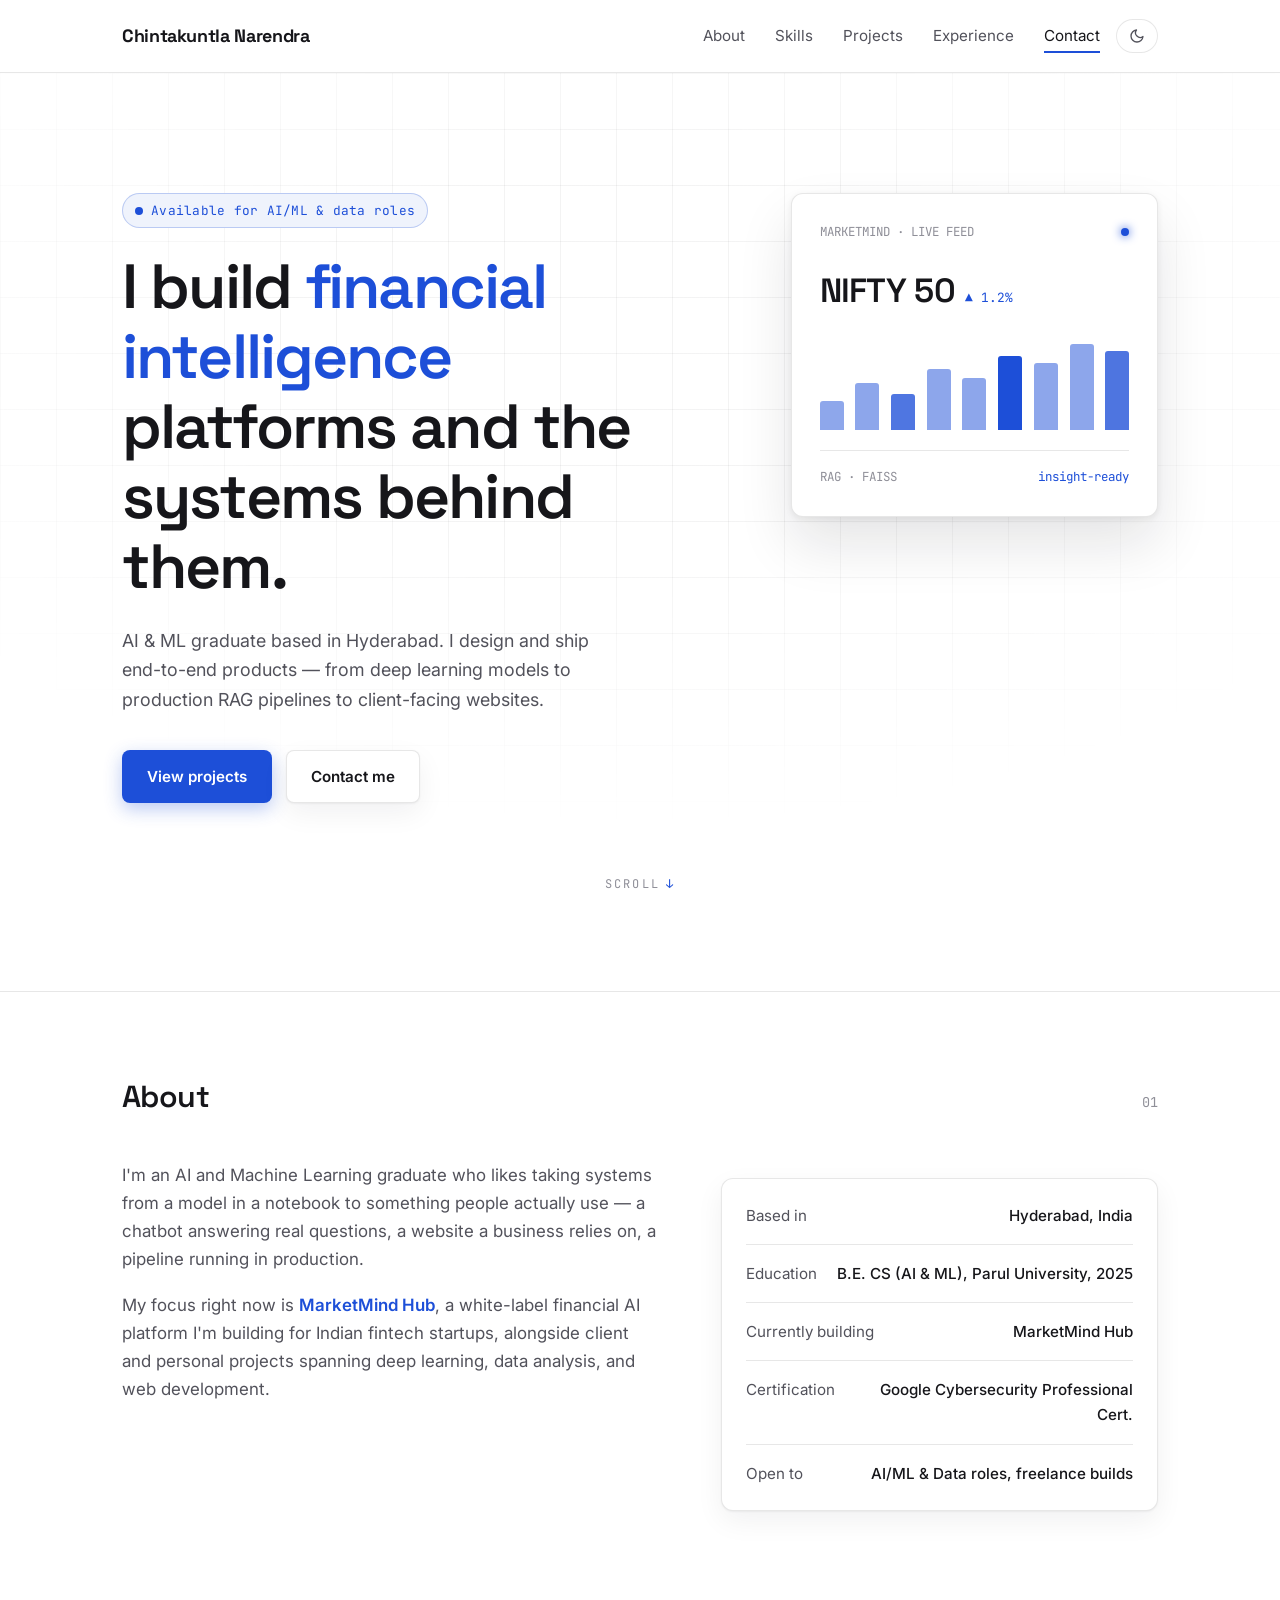
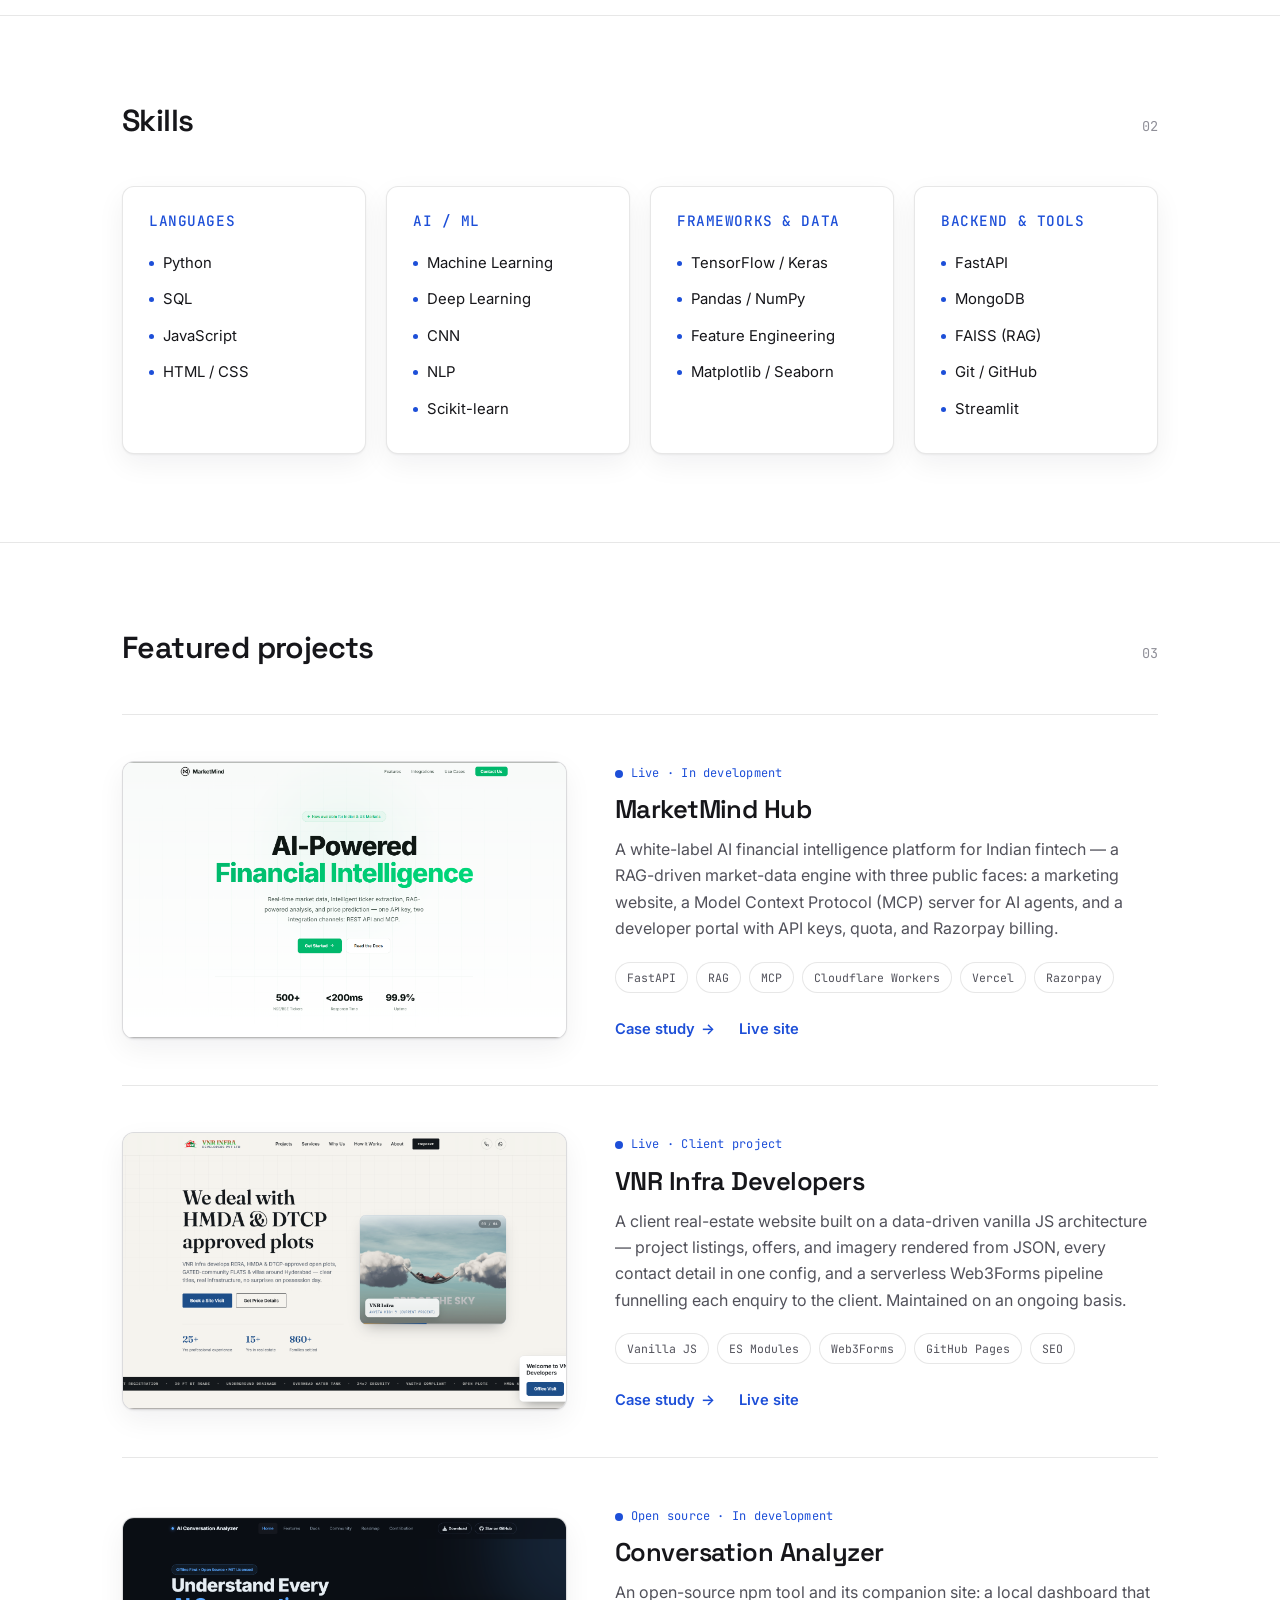
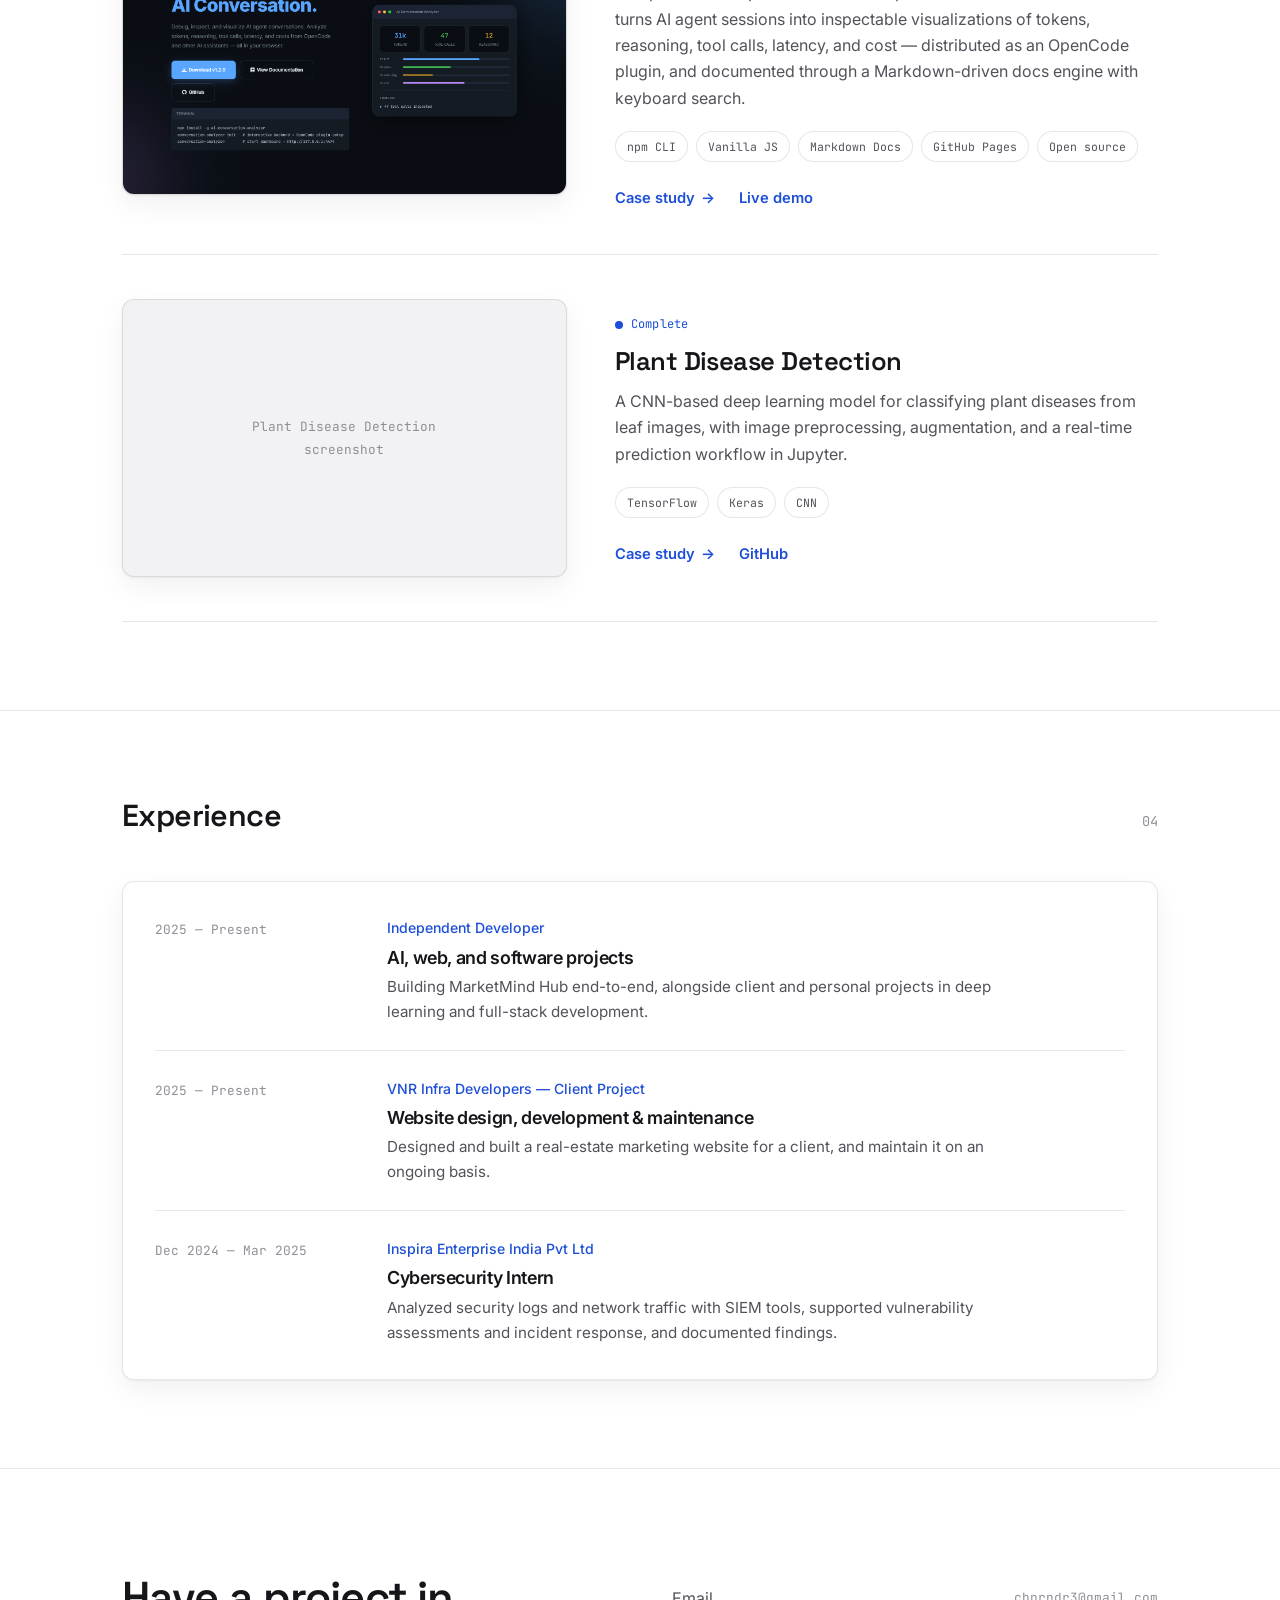
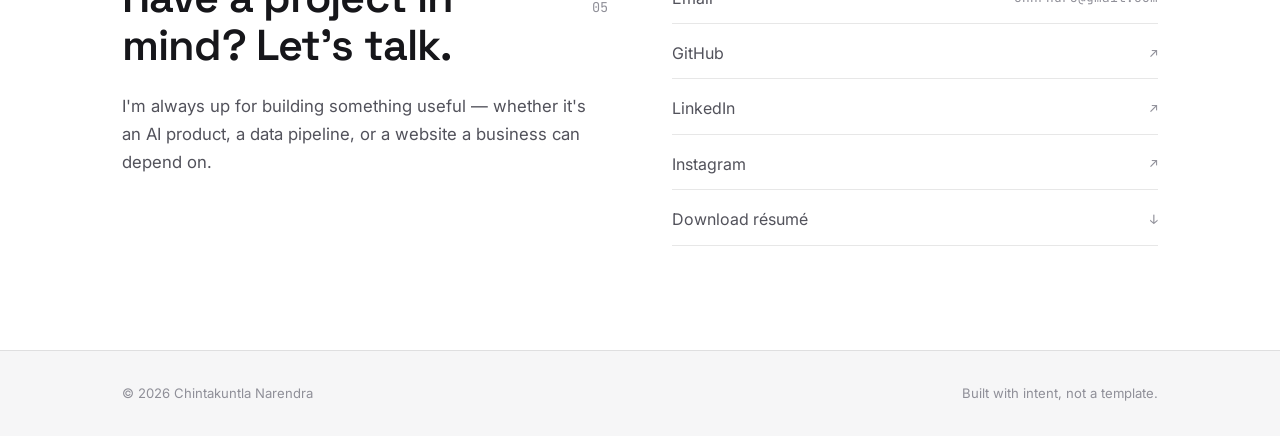
==== index.html @ acd57f18 "Initial commit" ====
<!DOCTYPE html>
<html lang="en">
<head>
<meta charset="UTF-8" />
<meta name="viewport" content="width=device-width, initial-scale=1.0" />
<title>Chintakuntla Narendra — AI/ML Engineer &amp; Developer</title>
<meta name="description" content="Portfolio of Chintakuntla Narendra — AI/ML engineer building financial intelligence platforms, deep learning systems, and client web products." />
<link rel="preconnect" href="https://fonts.googleapis.com">
<link href="https://fonts.googleapis.com/css2?family=Space+Grotesk:wght@400;500;600&family=Inter:wght@400;500;600&family=JetBrains+Mono:wght@400;500&display=swap" rel="stylesheet">
<link rel="stylesheet" href="css/style.css" />
<script>
  // Apply theme before paint to avoid flash
  (function () {
    try {
      var stored = localStorage.getItem("theme");
      var dark = stored ? stored === "dark" : window.matchMedia("(prefers-color-scheme: dark)").matches;
      if (dark) document.documentElement.setAttribute("data-theme", "dark");
    } catch (e) {}
  })();
</script>
</head>
<body>

<header class="site-header">
  <div class="wrap">
    <a href="#top" class="name">Chintakuntla Narendra</a>
    <nav>
      <span class="nav-links">
        <a href="#about">About</a>
        <a href="#skills">Skills</a>
        <a href="#projects">Projects</a>
        <a href="#experience">Experience</a>
        <a href="#contact">Contact</a>
      </span>
      <button class="theme-toggle" id="themeToggle" aria-label="Toggle color theme">
        <span class="icon icon-moon">
          <svg width="16" height="16" viewBox="0 0 24 24" fill="none" stroke="currentColor" stroke-width="2" stroke-linecap="round" stroke-linejoin="round"><path d="M21 12.79A9 9 0 1 1 11.21 3 7 7 0 0 0 21 12.79z"/></svg>
        </span>
        <span class="icon icon-sun">
          <svg width="16" height="16" viewBox="0 0 24 24" fill="none" stroke="currentColor" stroke-width="2" stroke-linecap="round" stroke-linejoin="round"><circle cx="12" cy="12" r="5"/><line x1="12" y1="1" x2="12" y2="3"/><line x1="12" y1="21" x2="12" y2="23"/><line x1="4.22" y1="4.22" x2="5.64" y2="5.64"/><line x1="18.36" y1="18.36" x2="19.78" y2="19.78"/><line x1="1" y1="12" x2="3" y2="12"/><line x1="21" y1="12" x2="23" y2="12"/><line x1="4.22" y1="19.78" x2="5.64" y2="18.36"/><line x1="18.36" y1="5.64" x2="19.78" y2="4.22"/></svg>
        </span>
      </button>
    </nav>
  </div>
</header>

<main id="top">

  <section class="hero">
    <div class="wrap hero-inner">
      <div class="reveal">
        <span class="badge"><span class="dot"></span>Available for AI/ML &amp; data roles</span>
        <h1>I build <em>financial intelligence</em> platforms and the systems behind them.</h1>
        <p class="lede">AI &amp; ML graduate based in Hyderabad. I design and ship end-to-end products — from deep learning models to production RAG pipelines to client-facing websites.</p>
        <div class="cta-row">
          <a href="#projects" class="btn btn-primary">View projects</a>
          <a href="#contact" class="btn btn-ghost">Contact me</a>
        </div>
      </div>

      <div class="hero-panel reveal">
        <div class="panel-head">
          <span>MARKETMIND · LIVE FEED</span>
          <span class="led"></span>
        </div>
        <div class="panel-stat">
          <span class="num">NIFTY 50</span>
          <span class="delta">▲ 1.2%</span>
        </div>
        <div class="mini-bars" aria-hidden="true">
          <span></span><span></span><span></span><span></span><span></span><span></span><span></span><span></span><span></span>
        </div>
        <div class="panel-foot">
          <span>RAG · FAISS</span>
          <span class="accent">insight-ready</span>
        </div>
      </div>
    </div>
    <div class="scroll-cue">Scroll<span class="arrow">↓</span></div>
  </section>

  <hr class="hairline" />

  <section id="about">
    <div class="wrap">
      <div class="section-head reveal">
        <h2 class="eyebrow">About</h2>
        <span class="index">01</span>
      </div>
      <div class="about-grid">
        <div class="body reveal">
          <p>I'm an AI and Machine Learning graduate who likes taking systems from a model in a notebook to something people actually use — a chatbot answering real questions, a website a business relies on, a pipeline running in production.</p>
          <p>My focus right now is <strong>MarketMind Hub</strong>, a white-label financial AI platform I'm building for Indian fintech startups, alongside client and personal projects spanning deep learning, data analysis, and web development.</p>
        </div>
        <ul class="fact-card reveal">
          <li><span class="k">Based in</span><span class="v">Hyderabad, India</span></li>
          <li><span class="k">Education</span><span class="v">B.E. CS (AI &amp; ML), Parul University, 2025</span></li>
          <li><span class="k">Currently building</span><span class="v">MarketMind Hub</span></li>
          <li><span class="k">Certification</span><span class="v">Google Cybersecurity Professional Cert.</span></li>
          <li><span class="k">Open to</span><span class="v">AI/ML &amp; Data roles, freelance builds</span></li>
        </ul>
      </div>
    </div>
  </section>

  <hr class="hairline" />

  <section id="skills">
    <div class="wrap">
      <div class="section-head reveal">
        <h2 class="eyebrow">Skills</h2>
        <span class="index">02</span>
      </div>
      <div class="skills-grid">
        <div class="skill-group reveal">
          <h3>Languages</h3>
          <ul><li>Python</li><li>SQL</li><li>JavaScript</li><li>HTML / CSS</li></ul>
        </div>
        <div class="skill-group reveal">
          <h3>AI / ML</h3>
          <ul><li>Machine Learning</li><li>Deep Learning</li><li>CNN</li><li>NLP</li><li>Scikit-learn</li></ul>
        </div>
        <div class="skill-group reveal">
          <h3>Frameworks &amp; Data</h3>
          <ul><li>TensorFlow / Keras</li><li>Pandas / NumPy</li><li>Feature Engineering</li><li>Matplotlib / Seaborn</li></ul>
        </div>
        <div class="skill-group reveal">
          <h3>Backend &amp; Tools</h3>
          <ul><li>FastAPI</li><li>MongoDB</li><li>FAISS (RAG)</li><li>Git / GitHub</li><li>Streamlit</li></ul>
        </div>
      </div>
    </div>
  </section>

  <hr class="hairline" />

  <section id="projects">
    <div class="wrap">
      <div class="section-head reveal">
        <h2 class="eyebrow">Featured projects</h2>
        <span class="index">03</span>
      </div>

      <div class="project-row reveal">
        <div class="project-media"><img src="assets/marketmind_website.png" alt="MarketMind Hub website screenshot" loading="lazy" width="800" height="500" /></div>
        <div class="project-meta">
          <span class="status">Live · In development</span>
          <h3>MarketMind Hub</h3>
          <p>A white-label AI financial intelligence platform for Indian fintech — a RAG-driven market-data engine with three public faces: a marketing website, a Model Context Protocol (MCP) server for AI agents, and a developer portal with API keys, quota, and Razorpay billing.</p>
          <div class="tag-list">
            <span class="tag">FastAPI</span><span class="tag">RAG</span><span class="tag">MCP</span><span class="tag">Cloudflare Workers</span><span class="tag">Vercel</span><span class="tag">Razorpay</span>
          </div>
          <div class="project-links">
            <a href="projects/marketmind/index.html">Case study <span class="arrow-expand">→</span></a>
            <a href="https://marketmind-hub.in/" target="_blank" rel="noopener">Live site</a>
          </div>
        </div>
      </div>

      <div class="project-row reveal">
        <div class="project-media"><img src="assets/vnr_infra_website.png" alt="VNR Infra Developers website screenshot" loading="lazy" width="800" height="500" /></div>
        <div class="project-meta">
          <span class="status">Live · Client project</span>
          <h3>VNR Infra Developers</h3>
          <p>A client real-estate website built on a data-driven vanilla JS architecture — project listings, offers, and imagery rendered from JSON, every contact detail in one config, and a serverless Web3Forms pipeline funnelling each enquiry to the client. Maintained on an ongoing basis.</p>
          <div class="tag-list">
            <span class="tag">Vanilla JS</span><span class="tag">ES Modules</span><span class="tag">Web3Forms</span><span class="tag">GitHub Pages</span><span class="tag">SEO</span>
          </div>
          <div class="project-links">
            <a href="projects/vnr.html">Case study <span class="arrow-expand">→</span></a>
            <a href="https://vnrinfradevelopers.com/" target="_blank" rel="noopener">Live site</a>
          </div>
        </div>
      </div>

      <div class="project-row reveal">
        <div class="project-media"><img src="assets/conversation_analyzer_website.png" alt="Conversation Analyzer dashboard screenshot" loading="lazy" width="800" height="500" /></div>
        <div class="project-meta">
          <span class="status">Open source · In development</span>
          <h3>Conversation Analyzer</h3>
          <p>An open-source npm tool and its companion site: a local dashboard that turns AI agent sessions into inspectable visualizations of tokens, reasoning, tool calls, latency, and cost — distributed as an OpenCode plugin, and documented through a Markdown-driven docs engine with keyboard search.</p>
          <div class="tag-list">
            <span class="tag">npm CLI</span><span class="tag">Vanilla JS</span><span class="tag">Markdown Docs</span><span class="tag">GitHub Pages</span><span class="tag">Open source</span>
          </div>
          <div class="project-links">
            <a href="projects/conversation-analyzer.html">Case study <span class="arrow-expand">→</span></a>
            <a href="https://conversation-analyzer.github.io/" target="_blank" rel="noopener">Live demo</a>
          </div>
        </div>
      </div>

      <div class="project-row reveal">
        <div class="project-media"><div class="placeholder">Plant Disease Detection<br/>screenshot</div></div>
        <div class="project-meta">
          <span class="status">Complete</span>
          <h3>Plant Disease Detection</h3>
          <p>A CNN-based deep learning model for classifying plant diseases from leaf images, with image preprocessing, augmentation, and a real-time prediction workflow in Jupyter.</p>
          <div class="tag-list">
            <span class="tag">TensorFlow</span><span class="tag">Keras</span><span class="tag">CNN</span>
          </div>
          <div class="project-links">
            <a href="projects/plant-disease.html">Case study <span class="arrow-expand">→</span></a>
            <a href="https://github.com/NarriGoud/" target="_blank" rel="noopener">GitHub</a>
          </div>
        </div>
      </div>

    </div>
  </section>

  <hr class="hairline" />

  <section id="experience">
    <div class="wrap">
      <div class="section-head reveal">
        <h2 class="eyebrow">Experience</h2>
        <span class="index">04</span>
      </div>

      <div class="exp-list reveal">
        <div class="exp-item">
          <div class="when">2025 — Present</div>
          <div>
            <span class="org">Independent Developer</span>
            <h3>AI, web, and software projects</h3>
            <p>Building MarketMind Hub end-to-end, alongside client and personal projects in deep learning and full-stack development.</p>
          </div>
        </div>

        <div class="exp-item">
          <div class="when">2025 — Present</div>
          <div>
            <span class="org">VNR Infra Developers — Client Project</span>
            <h3>Website design, development &amp; maintenance</h3>
            <p>Designed and built a real-estate marketing website for a client, and maintain it on an ongoing basis.</p>
          </div>
        </div>

        <div class="exp-item">
          <div class="when">Dec 2024 — Mar 2025</div>
          <div>
            <span class="org">Inspira Enterprise India Pvt Ltd</span>
            <h3>Cybersecurity Intern</h3>
            <p>Analyzed security logs and network traffic with SIEM tools, supported vulnerability assessments and incident response, and documented findings.</p>
          </div>
        </div>
      </div>
    </div>
  </section>

  <section id="contact" class="contact">
    <div class="wrap">
      <div class="reveal">
        <div class="section-head" style="margin-bottom:24px;">
          <h2>Have a project in mind? Let's talk.</h2>
          <span class="index">05</span>
        </div>
        <p class="sub">I'm always up for building something useful — whether it's an AI product, a data pipeline, or a website a business can depend on.</p>
      </div>
      <div class="contact-links reveal">
        <a href="mailto:chnrndr3@gmail.com">Email <span class="ext">chnrndr3@gmail.com</span></a>
        <a href="https://github.com/NarriGoud/" target="_blank" rel="noopener">GitHub <span class="ext">↗</span></a>
        <a href="https://www.linkedin.com/in/chintakuntla-narendra" target="_blank" rel="noopener">LinkedIn <span class="ext">↗</span></a>
        <a href="https://www.instagram.com/narri___goud/" target="_blank" rel="noopener">Instagram <span class="ext">↗</span></a>
        <a href="assets/ChintakuntlaNarendra.pdf" target="_blank" rel="noopener">Download résumé <span class="ext">↓</span></a>
      </div>
    </div>
  </section>

</main>

<footer class="site-footer">
  <div class="wrap">
    <span>© <span id="year"></span> Chintakuntla Narendra</span>
    <span>Built with intent, not a template.</span>
  </div>
</footer>

<script src="js/main.js"></script>
</body>
</html>
---- css/style.css ----
/* ============================================
   Design tokens — Monochrome / Concept
   ============================================ */
:root {
  /* Light theme (default) */
  --bg: #ffffff;
  --bg-soft: #f6f6f7;
  --surface: #ffffff;
  --surface-2: #f2f2f4;
  --text: #16161a;
  --text-soft: #52525b;
  --text-faint: #8f8f98;
  --accent: #1d4fd8;
  --ring: rgba(29, 79, 216, 0.35);
  --hairline: rgba(22, 22, 26, 0.1);
  --shadow: 0 1px 2px rgba(22, 22, 26, 0.05), 0 10px 28px rgba(22, 22, 26, 0.06);
  --shadow-lg: 0 2px 6px rgba(22, 22, 26, 0.07), 0 28px 56px rgba(22, 22, 26, 0.11);
  --grid-line: rgba(22, 22, 26, 0.05);

  --display: "Space Grotesk", -apple-system, BlinkMacSystemFont, sans-serif;
  --sans: "Inter", -apple-system, BlinkMacSystemFont, sans-serif;
  --mono: "JetBrains Mono", ui-monospace, monospace;

  --content-width: 1100px;
  --radius: 12px;
  --radius-sm: 8px;
}

[data-theme="dark"] {
  --bg: #0c0c0f;
  --bg-soft: #141417;
  --surface: #16161a;
  --surface-2: #1d1d22;
  --text: #ececf1;
  --text-soft: #a1a1aa;
  --text-faint: #6f6f78;
  --accent: #6b93f2;
  --ring: rgba(107, 147, 242, 0.4);
  --hairline: rgba(236, 236, 241, 0.1);
  --shadow: 0 1px 2px rgba(0, 0, 0, 0.4), 0 10px 28px rgba(0, 0, 0, 0.4);
  --shadow-lg: 0 2px 6px rgba(0, 0, 0, 0.55), 0 28px 56px rgba(0, 0, 0, 0.55);
  --grid-line: rgba(236, 236, 241, 0.04);
}

/* Theme pre-hydration */
html {
  color-scheme: light;
}
html[data-theme="dark"] {
  color-scheme: dark;
}

@media (prefers-reduced-motion: reduce) {
  * { animation-duration: 0.01ms !important; transition-duration: 0.01ms !important; }
}

/* ============================================
   Base
   ============================================ */
* { box-sizing: border-box; }

html { scroll-behavior: smooth; scroll-padding-top: 84px; }

body {
  margin: 0;
  background: var(--bg);
  color: var(--text);
  font-family: var(--sans);
  font-size: 16px;
  line-height: 1.65;
  -webkit-font-smoothing: antialiased;
  transition: background 0.35s ease, color 0.35s ease;
}

a { color: inherit; text-decoration: none; }

a:focus-visible,
button:focus-visible {
  outline: 2px solid var(--accent);
  outline-offset: 3px;
  border-radius: 4px;
}

img { max-width: 100%; display: block; }

::selection { background: var(--accent); color: #fff; }

.wrap {
  max-width: var(--content-width);
  margin: 0 auto;
  padding: 0 32px;
}

h1, h2, h3 {
  font-family: var(--display);
  font-weight: 600;
  line-height: 1.12;
  margin: 0;
  color: var(--text);
  letter-spacing: -0.02em;
}

p { max-width: 64ch; color: var(--text-soft); }

.hairline {
  border: none;
  border-top: 1px solid var(--hairline);
  margin: 0;
}

/* ============================================
   Header
   ============================================ */
.site-header {
  position: sticky;
  top: 0;
  z-index: 30;
  background: color-mix(in srgb, var(--bg) 78%, transparent);
  backdrop-filter: blur(14px);
  -webkit-backdrop-filter: blur(14px);
  border-bottom: 1px solid var(--hairline);
}

.site-header .wrap {
  display: flex;
  align-items: center;
  justify-content: space-between;
  height: 72px;
  gap: 24px;
}

.site-header .name {
  font-family: var(--display);
  font-size: 1.12rem;
  font-weight: 700;
  color: var(--text);
  letter-spacing: -0.02em;
}

.site-header nav {
  display: flex;
  gap: 16px;
  align-items: center;
}

.site-header nav .nav-links {
  display: flex;
  gap: 30px;
  align-items: center;
}

.site-header nav a:not(.back-link) {
  color: var(--text-soft);
  font-size: 0.95rem;
  position: relative;
  padding: 4px 0;
}

.site-header nav a:not(.back-link)::after {
  content: "";
  position: absolute;
  left: 0;
  bottom: 0;
  height: 2px;
  width: 0;
  background: var(--accent);
  transition: width 0.25s ease;
}

.site-header nav a:not(.back-link):hover::after,
.site-header nav a.active::after {
  width: 100%;
}

.site-header nav a:hover,
.site-header nav a.active { color: var(--text); }

/* Theme toggle */
.theme-toggle {
  display: inline-flex;
  align-items: center;
  gap: 8px;
  background: var(--surface);
  border: 1px solid var(--hairline);
  color: var(--text-soft);
  font-family: var(--sans);
  font-size: 0.85rem;
  padding: 8px 12px;
  border-radius: 999px;
  cursor: pointer;
  transition: border-color 0.2s, color 0.2s;
}

.theme-toggle:hover {
  border-color: var(--accent);
  color: var(--text);
}

.theme-toggle .icon { display: inline-flex; }

.theme-toggle .icon-sun { display: none; }
.theme-toggle .icon-moon { display: inline-flex; }

[data-theme="dark"] .theme-toggle .icon-sun { display: inline-flex; }
[data-theme="dark"] .theme-toggle .icon-moon { display: none; }

/* ============================================
   Hero
   ============================================ */
.hero {
  position: relative;
  padding: 120px 0 96px;
  overflow: hidden;
}

.hero::before {
  content: "";
  position: absolute;
  inset: 0;
  background-image:
    linear-gradient(var(--grid-line) 1px, transparent 1px),
    linear-gradient(90deg, var(--grid-line) 1px, transparent 1px);
  background-size: 56px 56px;
  pointer-events: none;
  -webkit-mask-image: radial-gradient(ellipse 90% 70% at 50% 30%, #000 30%, transparent 75%);
  mask-image: radial-gradient(ellipse 90% 70% at 50% 30%, #000 30%, transparent 75%);
}

.hero .wrap { position: relative; }

.hero-inner {
  display: grid;
  grid-template-columns: 1.25fr 0.75fr;
  gap: 56px;
  align-items: start;
}

.badge {
  display: inline-flex;
  align-items: center;
  gap: 8px;
  font-family: var(--mono);
  font-size: 0.8rem;
  color: var(--accent);
  background: color-mix(in srgb, var(--accent) 7%, var(--surface));
  border: 1px solid color-mix(in srgb, var(--accent) 25%, transparent);
  padding: 6px 12px;
  border-radius: 999px;
  margin-bottom: 24px;
  letter-spacing: 0.02em;
}

.badge .dot {
  width: 8px;
  height: 8px;
  border-radius: 50%;
  background: var(--accent);
  box-shadow: 0 0 0 0 color-mix(in srgb, var(--accent) 50%, transparent);
  animation: pulse 2.4s infinite;
}

@keyframes pulse {
  0% { box-shadow: 0 0 0 0 color-mix(in srgb, var(--accent) 50%, transparent); }
  70% { box-shadow: 0 0 0 8px transparent; }
  100% { box-shadow: 0 0 0 0 transparent; }
}

.hero h1 {
  font-size: clamp(2.4rem, 5vw, 3.9rem);
  max-width: 14ch;
  font-weight: 600;
  letter-spacing: -0.03em;
}

.hero h1 em { font-style: normal; color: var(--accent); }

.hero p.lede {
  margin-top: 24px;
  font-size: 1.12rem;
  color: var(--text-soft);
  max-width: 46ch;
}

.hero .cta-row {
  margin-top: 36px;
  display: flex;
  gap: 14px;
  flex-wrap: wrap;
}

.btn {
  display: inline-flex;
  align-items: center;
  gap: 8px;
  padding: 13px 24px;
  border-radius: var(--radius-sm);
  font-size: 0.95rem;
  font-family: var(--sans);
  font-weight: 600;
  border: 1px solid transparent;
  cursor: pointer;
  transition: transform 0.18s ease, box-shadow 0.18s ease, border-color 0.18s, background 0.18s;
}

.btn:hover { transform: translateY(-2px); }

.btn-primary {
  background: var(--accent);
  color: #fff;
  box-shadow: 0 6px 18px color-mix(in srgb, var(--accent) 30%, transparent);
}

.btn-primary:hover {
  background: color-mix(in srgb, var(--accent) 88%, #000);
  box-shadow: 0 10px 24px color-mix(in srgb, var(--accent) 38%, transparent);
}

.btn-ghost {
  border-color: var(--hairline);
  background: var(--surface);
  color: var(--text);
  box-shadow: var(--shadow);
}

.btn-ghost:hover { border-color: var(--accent); color: var(--accent); }

/* Hero graphic card */
.hero-panel {
  background: var(--surface);
  border: 1px solid var(--hairline);
  border-radius: var(--radius);
  padding: 28px;
  box-shadow: var(--shadow-lg);
  position: relative;
}

.hero-panel .panel-head {
  display: flex;
  align-items: center;
  justify-content: space-between;
  margin-bottom: 20px;
  font-family: var(--mono);
  font-size: 0.78rem;
  color: var(--text-faint);
}

.hero-panel .panel-head .led {
  width: 8px;
  height: 8px;
  border-radius: 50%;
  background: var(--accent);
  box-shadow: 0 0 10px var(--accent);
}

.panel-stat {
  display: flex;
  align-items: baseline;
  gap: 10px;
  margin-bottom: 22px;
}

.panel-stat .num {
  font-family: var(--display);
  font-size: 2.1rem;
  font-weight: 600;
  color: var(--text);
  letter-spacing: -0.02em;
}

.panel-stat .delta { font-family: var(--mono); font-size: 0.8rem; color: var(--accent); }

.mini-bars {
  display: flex;
  align-items: flex-end;
  gap: 12px;
  height: 90px;
}

.mini-bars span {
  flex: 1;
  border-radius: 3px 3px 0 0;
  background: var(--accent);
  opacity: 0.5;
  animation: grow 1.1s ease both;
  transform-origin: bottom;
}

.mini-bars span:nth-child(3n) { opacity: 0.78; }
.mini-bars span:nth-child(6n) { opacity: 1; }

@keyframes grow { from { transform: scaleY(0); } to { transform: scaleY(1); } }

.mini-bars span:nth-child(1) { height: 32%; animation-delay: 0.1s; }
.mini-bars span:nth-child(2) { height: 52%; animation-delay: 0.2s; }
.mini-bars span:nth-child(3) { height: 40%; animation-delay: 0.3s; }
.mini-bars span:nth-child(4) { height: 68%; animation-delay: 0.4s; }
.mini-bars span:nth-child(5) { height: 58%; animation-delay: 0.5s; }
.mini-bars span:nth-child(6) { height: 82%; animation-delay: 0.6s; }
.mini-bars span:nth-child(7) { height: 74%; animation-delay: 0.7s; }
.mini-bars span:nth-child(8) { height: 96%; animation-delay: 0.8s; }
.mini-bars span:nth-child(9) { height: 88%; animation-delay: 0.9s; }

.hero-panel .panel-foot {
  margin-top: 20px;
  padding-top: 16px;
  border-top: 1px solid var(--hairline);
  font-family: var(--mono);
  font-size: 0.78rem;
  color: var(--text-faint);
  display: flex;
  justify-content: space-between;
}

.hero-panel .panel-foot .accent { color: var(--accent); }

/* ============================================
   Scroll cue
   ============================================ */
.scroll-cue {
  margin-top: 72px;
  display: flex;
  justify-content: center;
  font-family: var(--mono);
  font-size: 0.75rem;
  color: var(--text-faint);
  letter-spacing: 0.18em;
  text-transform: uppercase;
}

.scroll-cue .arrow {
  display: inline-block;
  margin-left: 6px;
  animation: bob 1.8s ease-in-out infinite;
  color: var(--accent);
}

@keyframes bob { 0%, 100% { transform: translateY(0); } 50% { transform: translateY(4px); } }

/* ============================================
   Section scaffolding
   ============================================ */
section { padding: 88px 0; }

.section-head {
  display: flex;
  justify-content: space-between;
  align-items: baseline;
  margin-bottom: 48px;
  gap: 24px;
}

.section-head .eyebrow {
  font-family: var(--display);
  font-weight: 600;
  font-size: 1.9rem;
  color: var(--text);
  letter-spacing: -0.02em;
}

.section-head .index {
  font-family: var(--mono);
  color: var(--text-faint);
  font-size: 0.85rem;
  white-space: nowrap;
}

/* ============================================
   About
   ============================================ */
.about-grid {
  display: grid;
  grid-template-columns: 1.1fr 0.9fr;
  gap: 64px;
  align-items: start;
}

.about-grid .body p { font-size: 1.06rem; margin: 0 0 18px; }

.about-grid .body p strong {
  color: var(--accent);
  font-weight: 600;
}

.fact-card {
  background: var(--surface);
  border: 1px solid var(--hairline);
  border-radius: var(--radius);
  box-shadow: var(--shadow);
  padding: 8px 24px;
}

.fact-card li {
  list-style: none;
  padding: 16px 0;
  border-bottom: 1px solid var(--hairline);
  display: flex;
  justify-content: space-between;
  gap: 16px;
  font-size: 0.95rem;
}

.fact-card li:last-child { border-bottom: none; }

.fact-card .k { color: var(--text-soft); flex-shrink: 0; }

.fact-card .v { color: var(--text); font-weight: 500; text-align: right; }

/* ============================================
   Skills
   ============================================ */
.skills-grid {
  display: grid;
  grid-template-columns: repeat(4, 1fr);
  gap: 20px;
}

.skill-group {
  background: var(--surface);
  border: 1px solid var(--hairline);
  border-radius: var(--radius);
  padding: 26px;
  box-shadow: var(--shadow);
  transition: transform 0.2s ease, box-shadow 0.2s ease, border-color 0.2s;
}

.skill-group:hover {
  transform: translateY(-4px);
  box-shadow: var(--shadow-lg);
  border-color: var(--accent);
}

.skill-group h3 {
  font-size: 0.9rem;
  font-family: var(--mono);
  font-weight: 500;
  color: var(--accent);
  margin-bottom: 16px;
  letter-spacing: 0.04em;
  text-transform: uppercase;
}

.skill-group ul { list-style: none; margin: 0; padding: 0; }

.skill-group li {
  display: flex;
  align-items: center;
  gap: 9px;
  font-size: 0.93rem;
  color: var(--text);
  padding: 6px 0;
}

.skill-group li::before {
  content: "";
  width: 5px;
  height: 5px;
  border-radius: 50%;
  background: var(--accent);
  flex-shrink: 0;
}

/* ============================================
   Projects
   ============================================ */
.project-row {
  display: grid;
  grid-template-columns: 0.9fr 1.1fr;
  gap: 48px;
  padding: 44px 0;
  border-top: 1px solid var(--hairline);
  align-items: center;
}

.project-row:last-child { border-bottom: 1px solid var(--hairline); }

.project-media {
  background: var(--surface-2);
  border: 1px solid var(--hairline);
  border-radius: var(--radius);
  aspect-ratio: 16 / 10;
  display: flex;
  align-items: center;
  justify-content: center;
  overflow: hidden;
  position: relative;
  box-shadow: var(--shadow);
}

.project-media img {
  width: 100%;
  height: 100%;
  object-fit: cover;
  object-position: top;
  display: block;
}

.project-media .placeholder {
  font-family: var(--mono);
  color: var(--text-faint);
  font-size: 0.8rem;
  text-align: center;
  padding: 24px;
  line-height: 1.8;
}

.project-meta .status {
  font-family: var(--mono);
  font-size: 0.75rem;
  color: var(--accent);
  margin-bottom: 12px;
  display: inline-flex;
  align-items: center;
  gap: 8px;
  letter-spacing: 0.02em;
}

.project-meta .status::before {
  content: "";
  width: 8px;
  height: 8px;
  border-radius: 50%;
  background: var(--accent);
}

.project-meta h3 {
  font-size: 1.6rem;
  margin-bottom: 12px;
}

.project-meta p { margin: 0 0 20px; font-size: 1rem; }

.tag-list {
  display: flex;
  flex-wrap: wrap;
  gap: 8px;
  margin-bottom: 22px;
}

.tag {
  font-family: var(--mono);
  font-size: 0.72rem;
  color: var(--text-soft);
  border: 1px solid var(--hairline);
  background: var(--surface);
  padding: 5px 11px;
  border-radius: 999px;
  transition: border-color 0.2s, color 0.2s;
}

.tag:hover { border-color: var(--accent); color: var(--accent); }

.project-links a {
  font-size: 0.92rem;
  color: var(--accent);
  font-weight: 600;
  margin-right: 20px;
  display: inline-flex;
  align-items: center;
  gap: 6px;
}

.project-links a:hover { color: var(--text); }

.project-links a .arrow-expand { transition: transform 0.2s; }
.project-links a:hover .arrow-expand { transform: translateX(3px); }

/* ============================================
   Experience
   ============================================ */
.exp-list {
  background: var(--surface);
  border: 1px solid var(--hairline);
  border-radius: var(--radius);
  box-shadow: var(--shadow);
  padding: 8px 32px;
}

.exp-item {
  display: grid;
  grid-template-columns: 200px 1fr;
  gap: 32px;
  padding: 26px 0;
  border-bottom: 1px solid var(--hairline);
}

.exp-item:last-child { border-bottom: none; }

.exp-item .when {
  font-family: var(--mono);
  color: var(--text-faint);
  font-size: 0.8rem;
  padding-top: 3px;
}

.exp-item h3 {
  font-size: 1.12rem;
  font-family: var(--sans);
  margin-bottom: 6px;
}

.exp-item .org {
  color: var(--accent);
  font-size: 0.88rem;
  margin-bottom: 8px;
  display: block;
  font-weight: 500;
}

.exp-item p { font-size: 0.95rem; margin: 0; }

/* ============================================
   Contact / CTA
   ============================================ */
.contact {
  text-align: left;
  position: relative;
  overflow: hidden;
  border-top: 1px solid var(--hairline);
  padding: 104px 0;
}

.contact .wrap {
  display: grid;
  grid-template-columns: 1fr 1fr;
  gap: 64px;
  align-items: start;
}

.contact .section-head h2 {
  font-size: clamp(1.9rem, 3.6vw, 2.7rem);
  max-width: 14ch;
}

.contact .sub {
  margin-top: 18px;
  font-size: 1.05rem;
  max-width: 44ch;
}

.contact-links {
  display: flex;
  flex-direction: column;
  gap: 4px;
}

.contact-links a {
  font-size: 1rem;
  color: var(--text-soft);
  padding: 12px 0;
  border-bottom: 1px solid var(--hairline);
  display: flex;
  justify-content: space-between;
  align-items: center;
  transition: color 0.2s, padding-left 0.2s;
}

.contact-links a:hover { color: var(--accent); padding-left: 8px; }

.contact-links a .ext { font-family: var(--mono); font-size: 0.8rem; color: var(--text-faint); }

/* ============================================
   Footer
   ============================================ */
.site-footer {
  border-top: 1px solid var(--hairline);
  padding: 32px 0;
  font-size: 0.82rem;
  color: var(--text-faint);
  background: var(--bg-soft);
}

.site-footer .wrap {
  display: flex;
  justify-content: space-between;
  align-items: center;
  gap: 16px;
  flex-wrap: wrap;
}

.site-footer a { color: var(--text-soft); }
.site-footer a:hover { color: var(--accent); }

/* ============================================
   Project detail pages
   ============================================ */
.detail-hero {
  padding: 84px 0 56px;
  border-bottom: 1px solid var(--hairline);
}

.detail-hero .status {
  font-family: var(--mono);
  color: var(--accent);
  font-size: 0.8rem;
  display: inline-flex;
  align-items: center;
  gap: 8px;
  margin-bottom: 20px;
}

.detail-hero .status::before {
  content: "";
  width: 8px;
  height: 8px;
  border-radius: 50%;
  background: var(--accent);
}

.detail-hero h1 {
  font-size: clamp(2.2rem, 4.5vw, 3.2rem);
  margin: 0 0 20px;
  max-width: 18ch;
  letter-spacing: -0.02em;
}

.detail-hero .lede { font-size: 1.15rem; max-width: 56ch; }

.detail-hero .tag-list { margin-top: 28px; margin-bottom: 28px; }

.detail-body { padding: 56px 0 88px; }

.detail-layout {
  display: grid;
  grid-template-columns: 240px 1fr;
  gap: 64px;
}

.detail-nav {
  position: sticky;
  top: 96px;
  align-self: start;
}

.detail-nav .label {
  font-family: var(--mono);
  font-size: 0.72rem;
  text-transform: uppercase;
  letter-spacing: 0.14em;
  color: var(--text-faint);
  margin-bottom: 16px;
}

.detail-nav a {
  display: block;
  color: var(--text-soft);
  font-size: 0.9rem;
  padding: 8px 0;
  border-left: 2px solid transparent;
  padding-left: 12px;
  transition: color 0.2s, border-color 0.2s;
}

.detail-nav a:hover { color: var(--text); }

.detail-nav a.active {
  color: var(--accent);
  border-left-color: var(--accent);
}

.detail-section { padding: 0 0 48px; }

.detail-section h2 {
  font-size: 1.4rem;
  margin-bottom: 16px;
}

.detail-section p { font-size: 1rem; }

.detail-section ul { color: var(--text-soft); padding-left: 4px; list-style: none; margin: 0; }

.detail-section ul li {
  padding: 10px 0 10px 22px;
  position: relative;
  margin: 0;
  border-bottom: 1px solid var(--hairline);
}

.detail-section ul li::before {
  content: "";
  position: absolute;
  left: 2px;
  top: 19px;
  width: 8px;
  height: 8px;
  border-radius: 50%;
  background: var(--accent);
}

.detail-section ul li:last-child { border-bottom: none; }

.back-link { color: var(--text-soft); font-size: 0.9rem; display: inline-flex; align-items: center; gap: 6px; }
.back-link:hover { color: var(--accent); }

.detail-hero .project-media { margin-top: 36px; }

.case-cards {
  display: grid;
  grid-template-columns: repeat(3, 1fr);
  gap: 16px;
  margin-top: 24px;
}

.case-card {
  background: var(--surface);
  border: 1px solid var(--hairline);
  border-radius: var(--radius);
  padding: 18px 20px;
  box-shadow: var(--shadow);
  transition: border-color 0.2s, transform 0.2s;
}

.case-card:hover { border-color: var(--accent); transform: translateY(-2px); }

.case-card .case-num {
  font-family: var(--mono);
  font-size: 0.72rem;
  color: var(--text-faint);
  text-transform: uppercase;
  letter-spacing: 0.14em;
  margin-bottom: 8px;
  display: block;
}

.case-card h3 { font-size: 1.05rem; margin: 0 0 8px; }

.case-card p { font-size: 0.92rem; margin: 0 0 14px; }

.case-card a {
  color: var(--accent);
  font-weight: 600;
  font-size: 0.92rem;
  display: inline-flex;
  align-items: center;
  gap: 6px;
}

.case-card a:hover { color: var(--text); }

/* ============================================
   Reveal animation (progressive enhancement)
   ============================================ */
.reveal {
  opacity: 0;
  transform: translateY(18px);
  transition: opacity 0.7s ease, transform 0.7s ease;
}

.reveal.in { opacity: 1; transform: none; }

@media (prefers-reduced-motion: reduce) {
  .reveal { opacity: 1; transform: none; transition: none; }
}

/* ============================================
   Responsive
   ============================================ */
@media (max-width: 900px) {
  .hero-inner { grid-template-columns: 1fr; gap: 48px; }
  .hero-panel { max-width: 480px; }
  .about-grid { grid-template-columns: 1fr; gap: 40px; }
  .skills-grid { grid-template-columns: repeat(2, 1fr); }
  .project-row { grid-template-columns: 1fr; gap: 28px; }
  .project-media { aspect-ratio: 16 / 9; }
  .exp-item { grid-template-columns: 1fr; gap: 8px; }
  .contact .wrap { grid-template-columns: 1fr; gap: 40px; }
  .detail-layout { grid-template-columns: 1fr; gap: 8px; }
  .detail-nav { position: static; display: flex; flex-wrap: wrap; gap: 12px; margin-bottom: 8px; }
  .detail-nav .label { width: 100%; margin-bottom: 0; }
  .detail-nav a { padding: 6px 10px; border-left: none; border-bottom: 2px solid transparent; }
  .detail-nav a.active { border-bottom-color: var(--accent); }
  .case-cards { grid-template-columns: 1fr; }
  .site-header nav .nav-links { display: none; }
}

@media (max-width: 560px) {
  .skills-grid { grid-template-columns: 1fr; }
  section { padding: 64px 0; }
  .wrap { padding: 0 20px; }
  .exp-item { grid-template-columns: 1fr; }
}
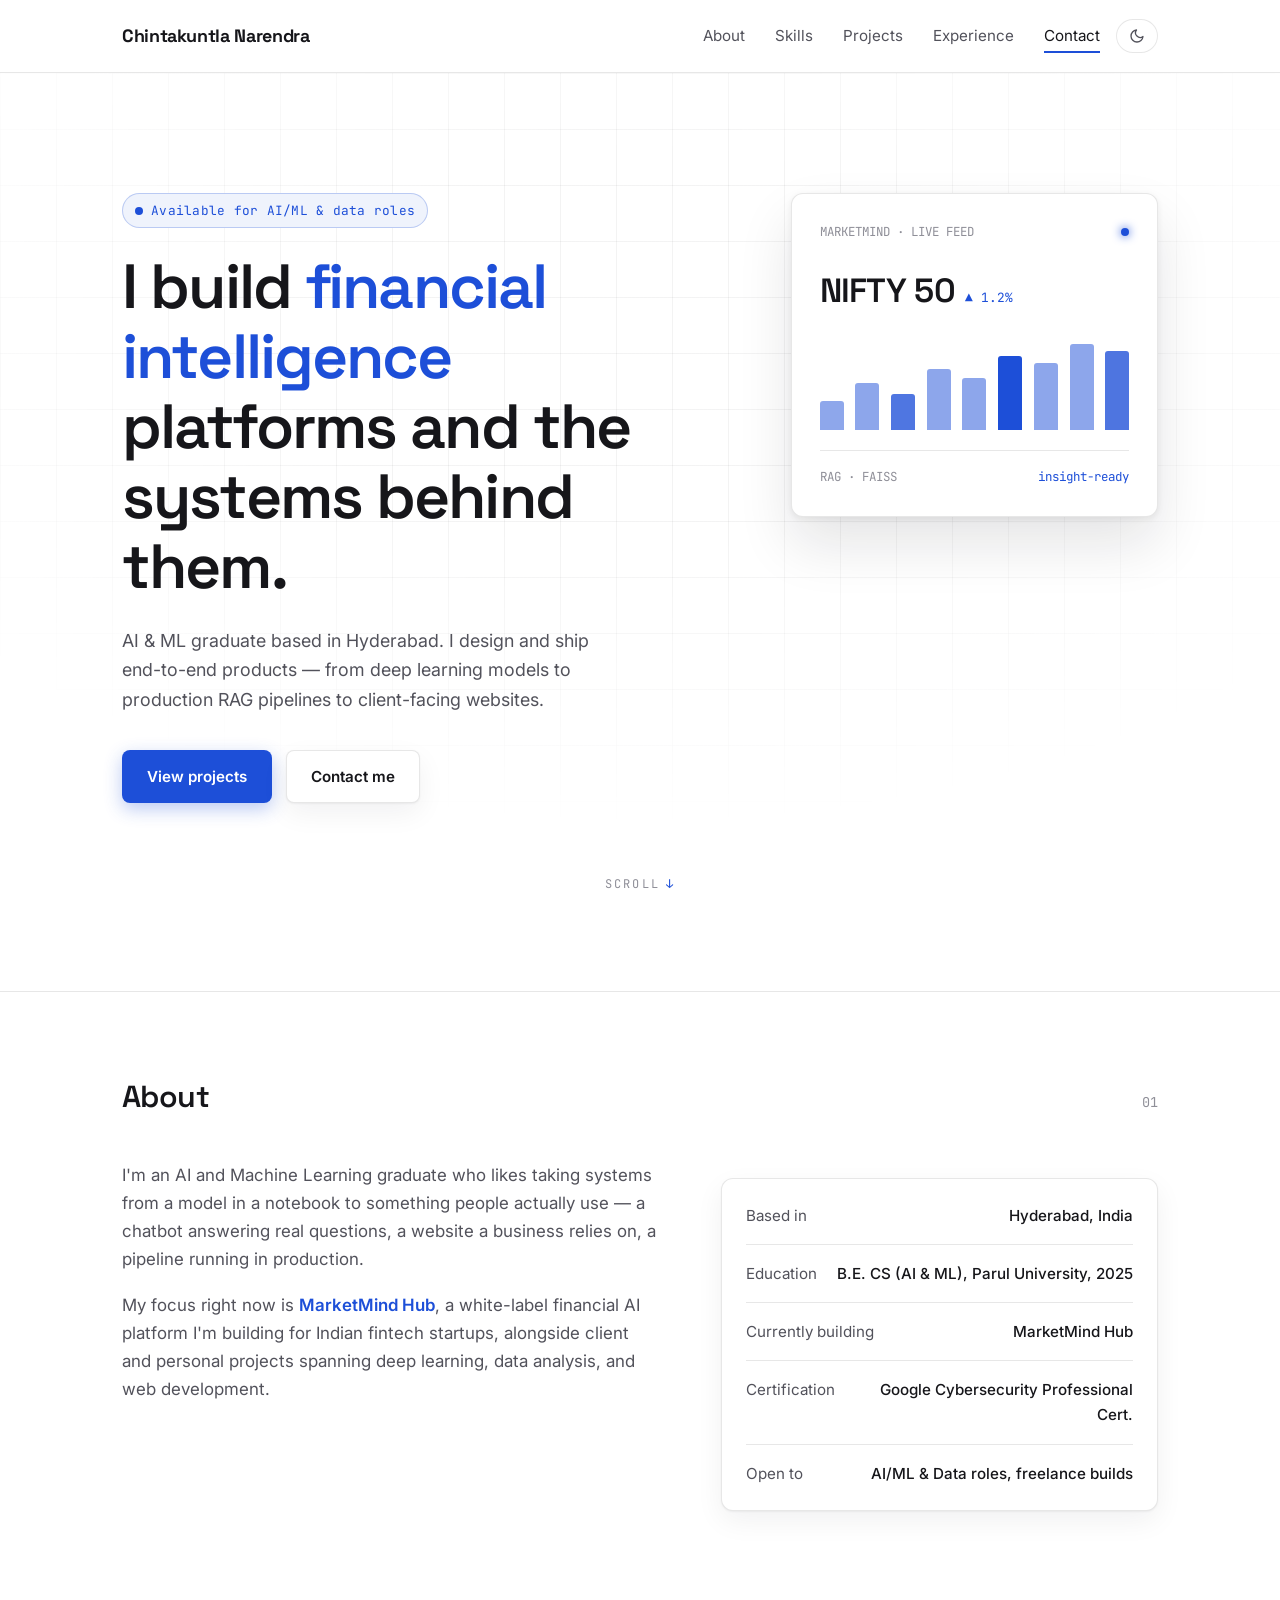
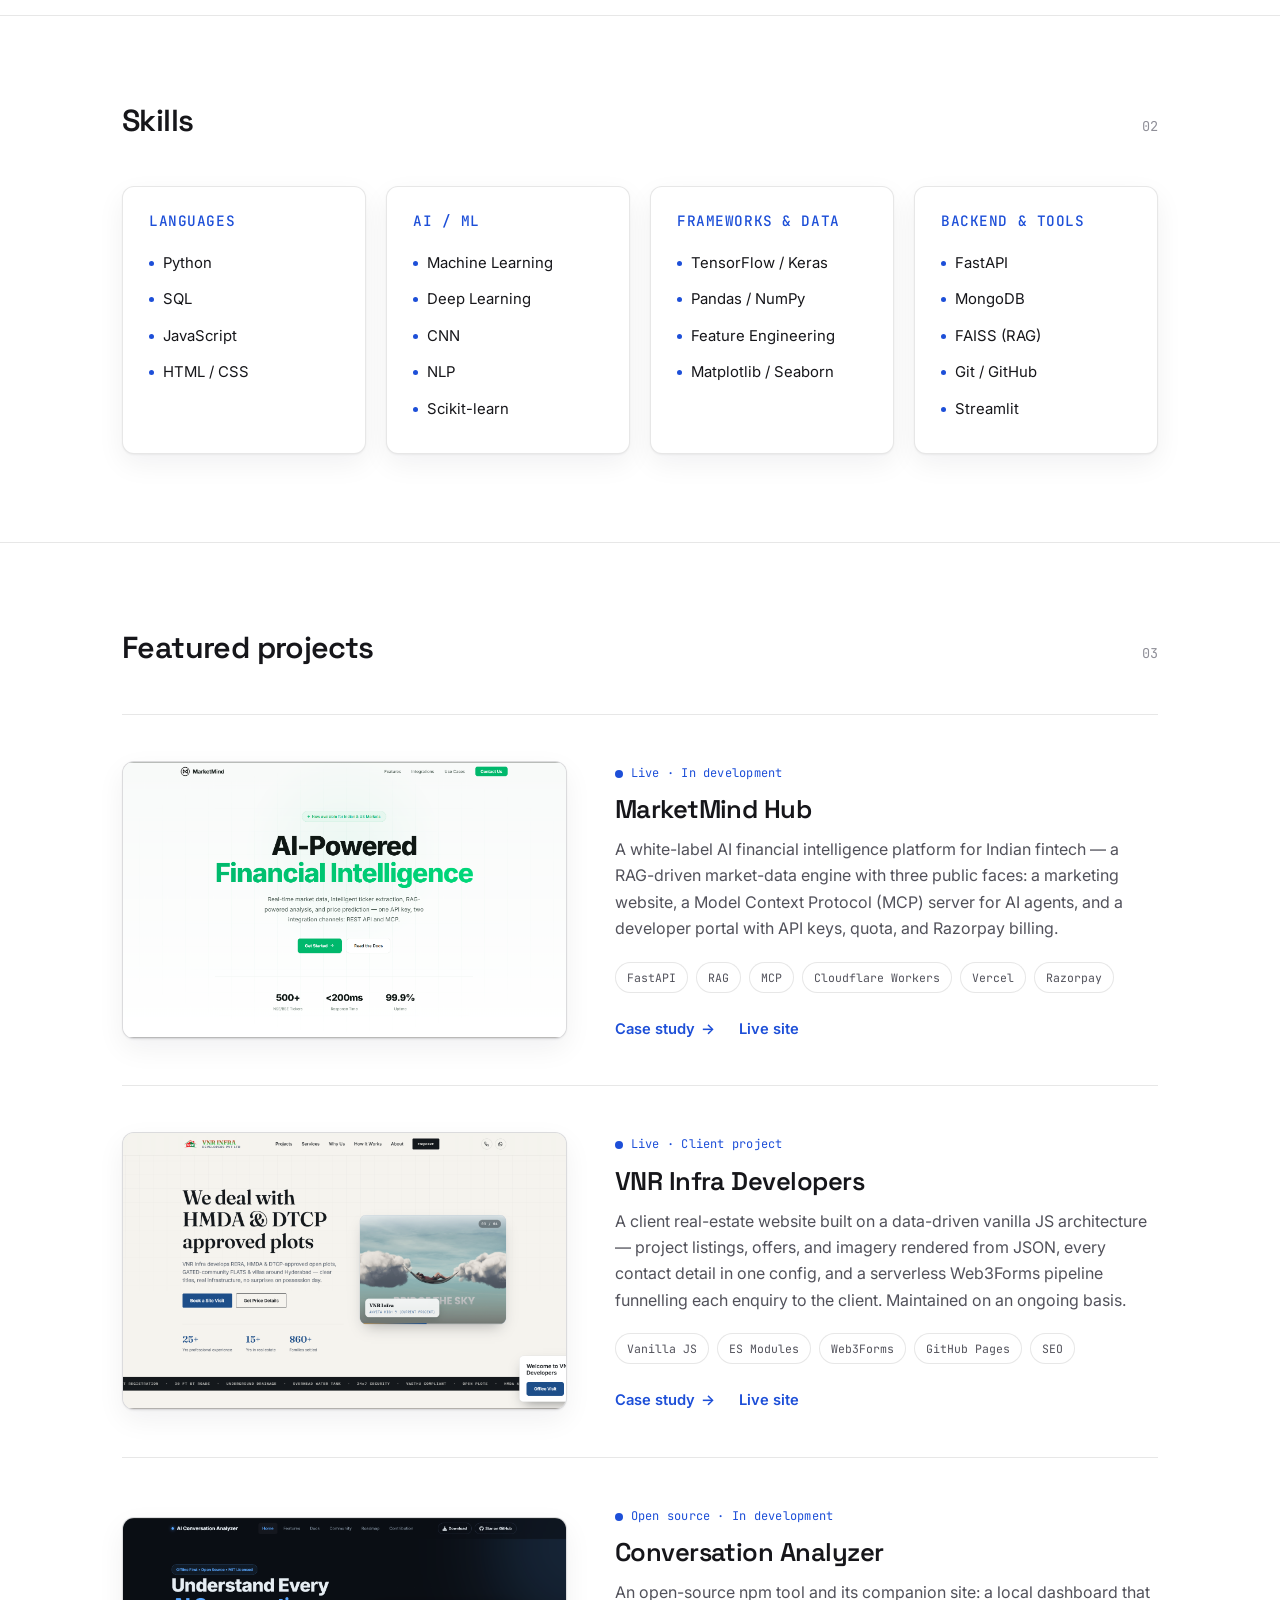
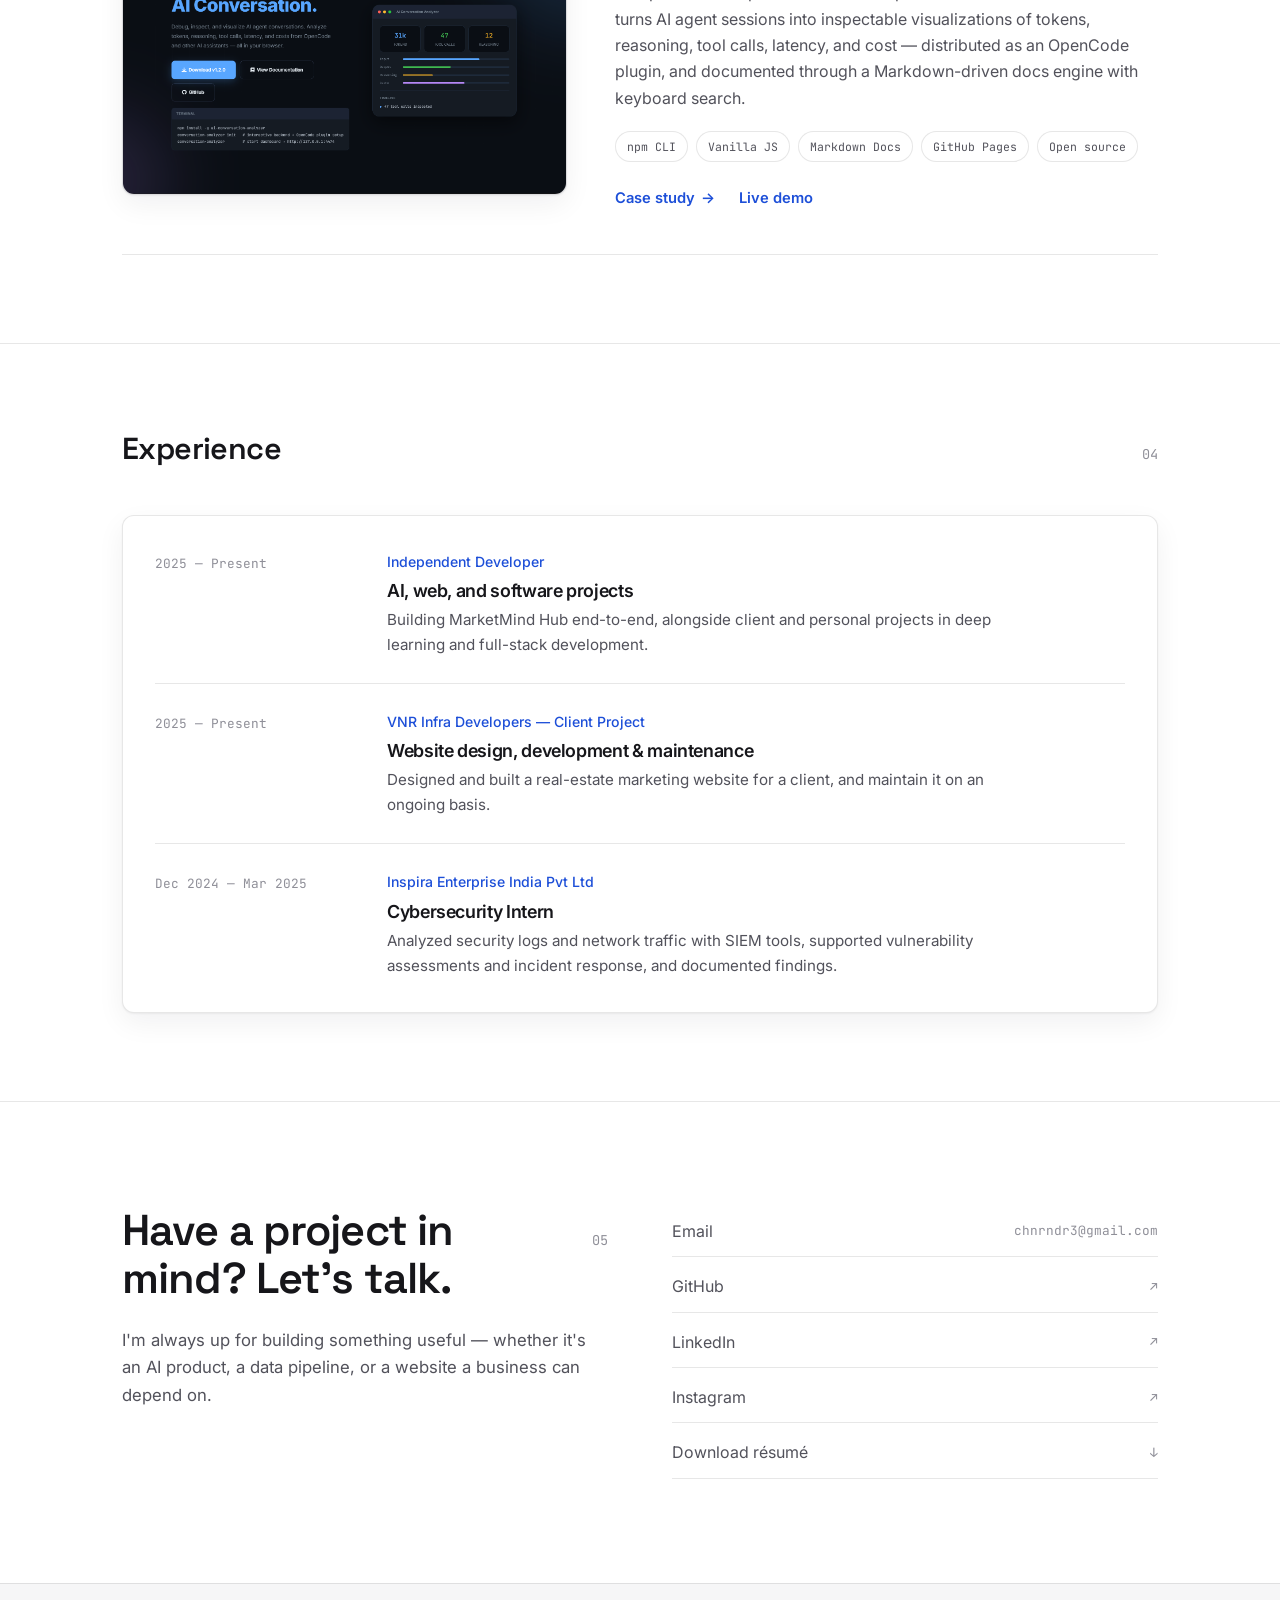
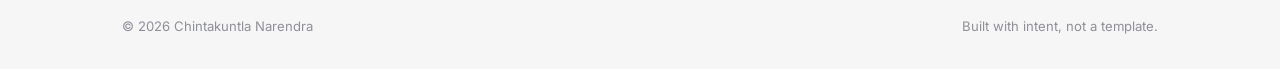
==== commit 39e5256e: "Initial commit" ====
--- a/index.html
+++ b/index.html
@@ -189,7 +189,7 @@
         </div>
       </div>
 
-      <div class="project-row reveal">
+      <!-- <div class="project-row reveal">
         <div class="project-media"><div class="placeholder">Plant Disease Detection<br/>screenshot</div></div>
         <div class="project-meta">
           <span class="status">Complete</span>
@@ -203,7 +203,7 @@
             <a href="https://github.com/NarriGoud/" target="_blank" rel="noopener">GitHub</a>
           </div>
         </div>
-      </div>
+      </div> -->
 
     </div>
   </section>
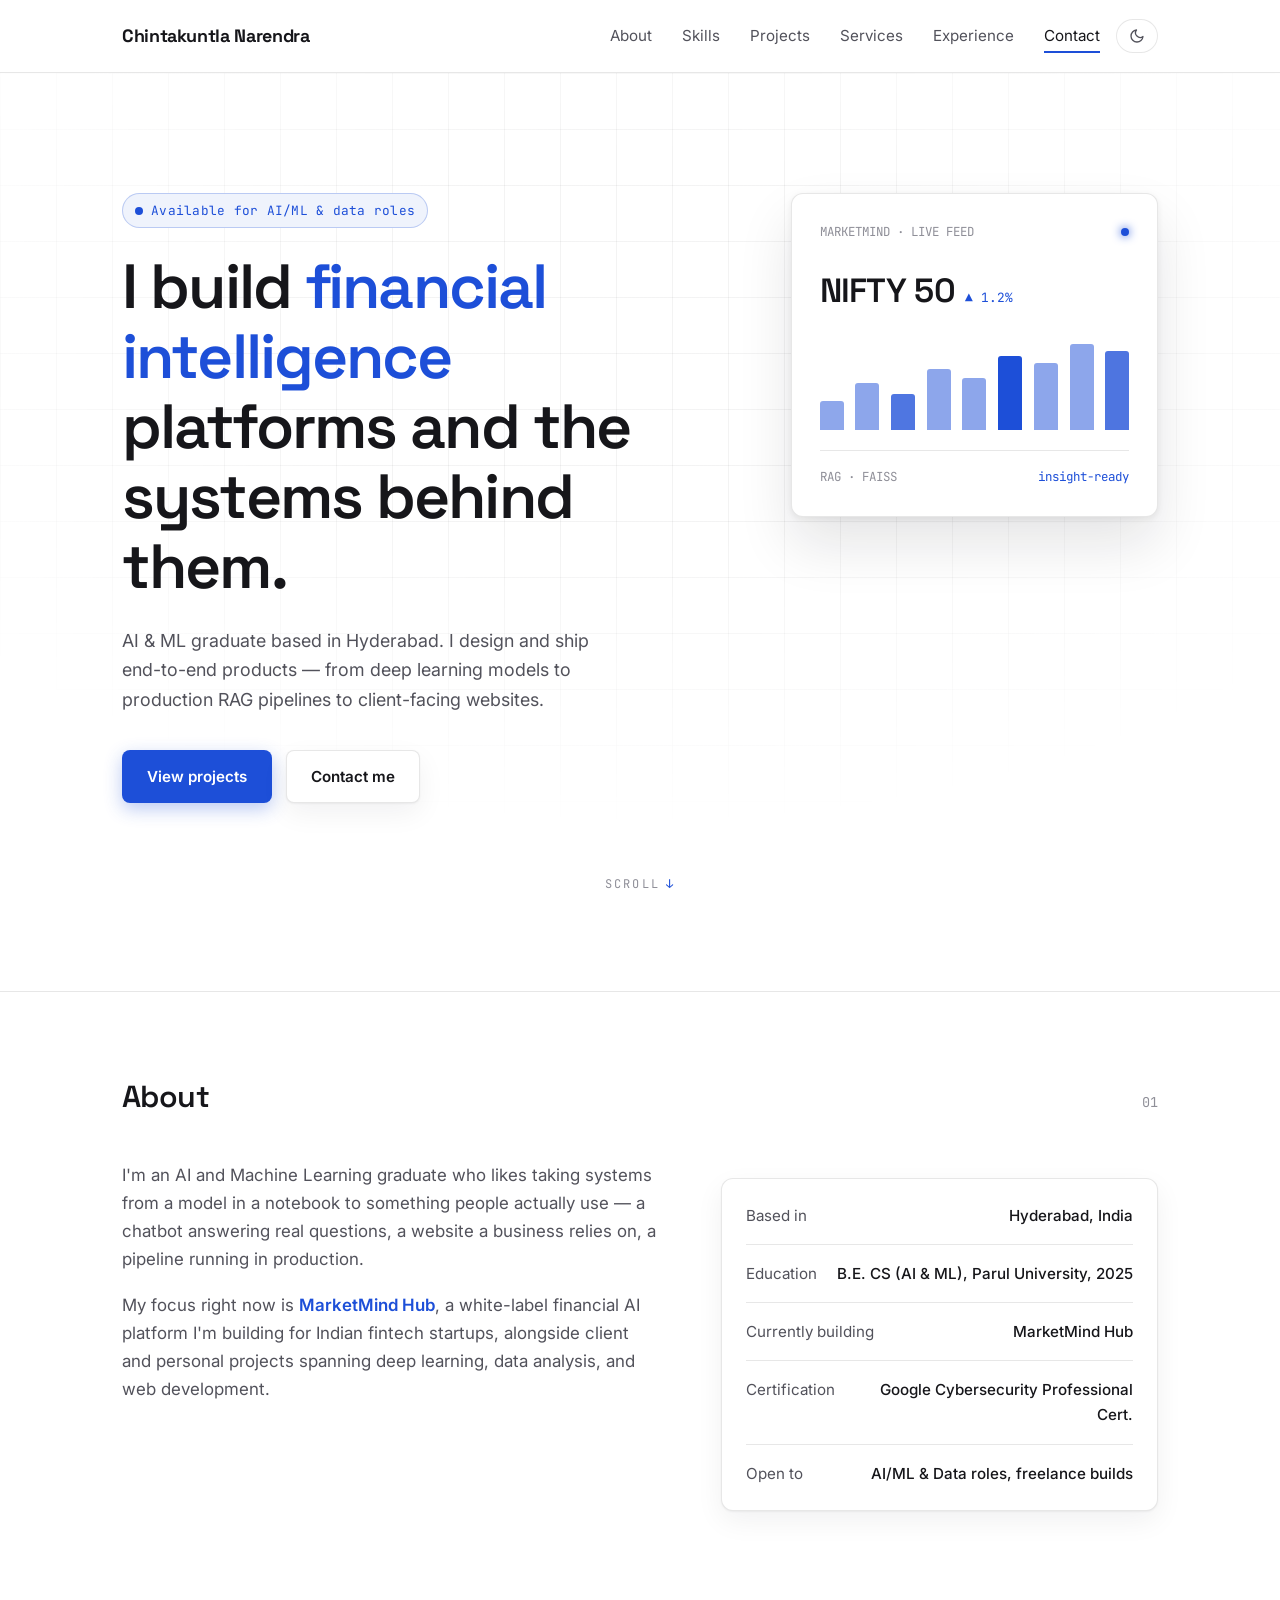
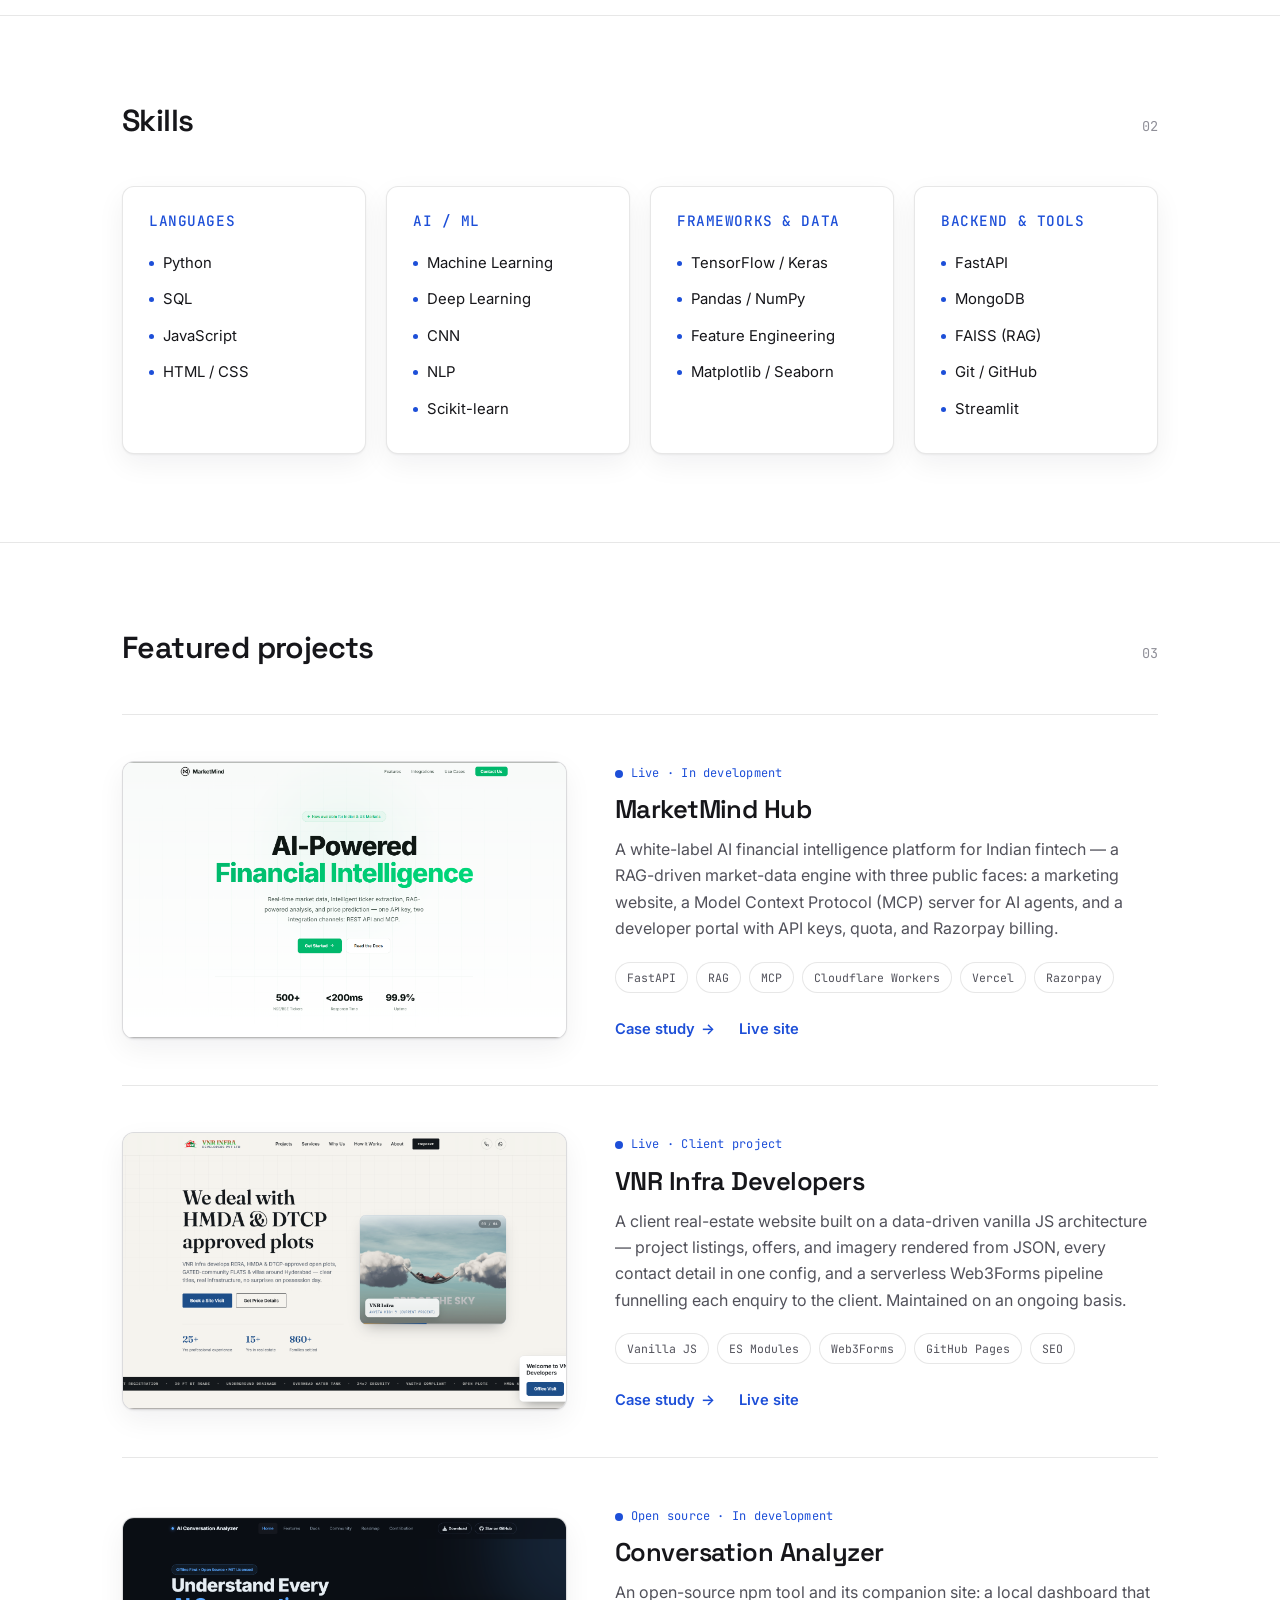
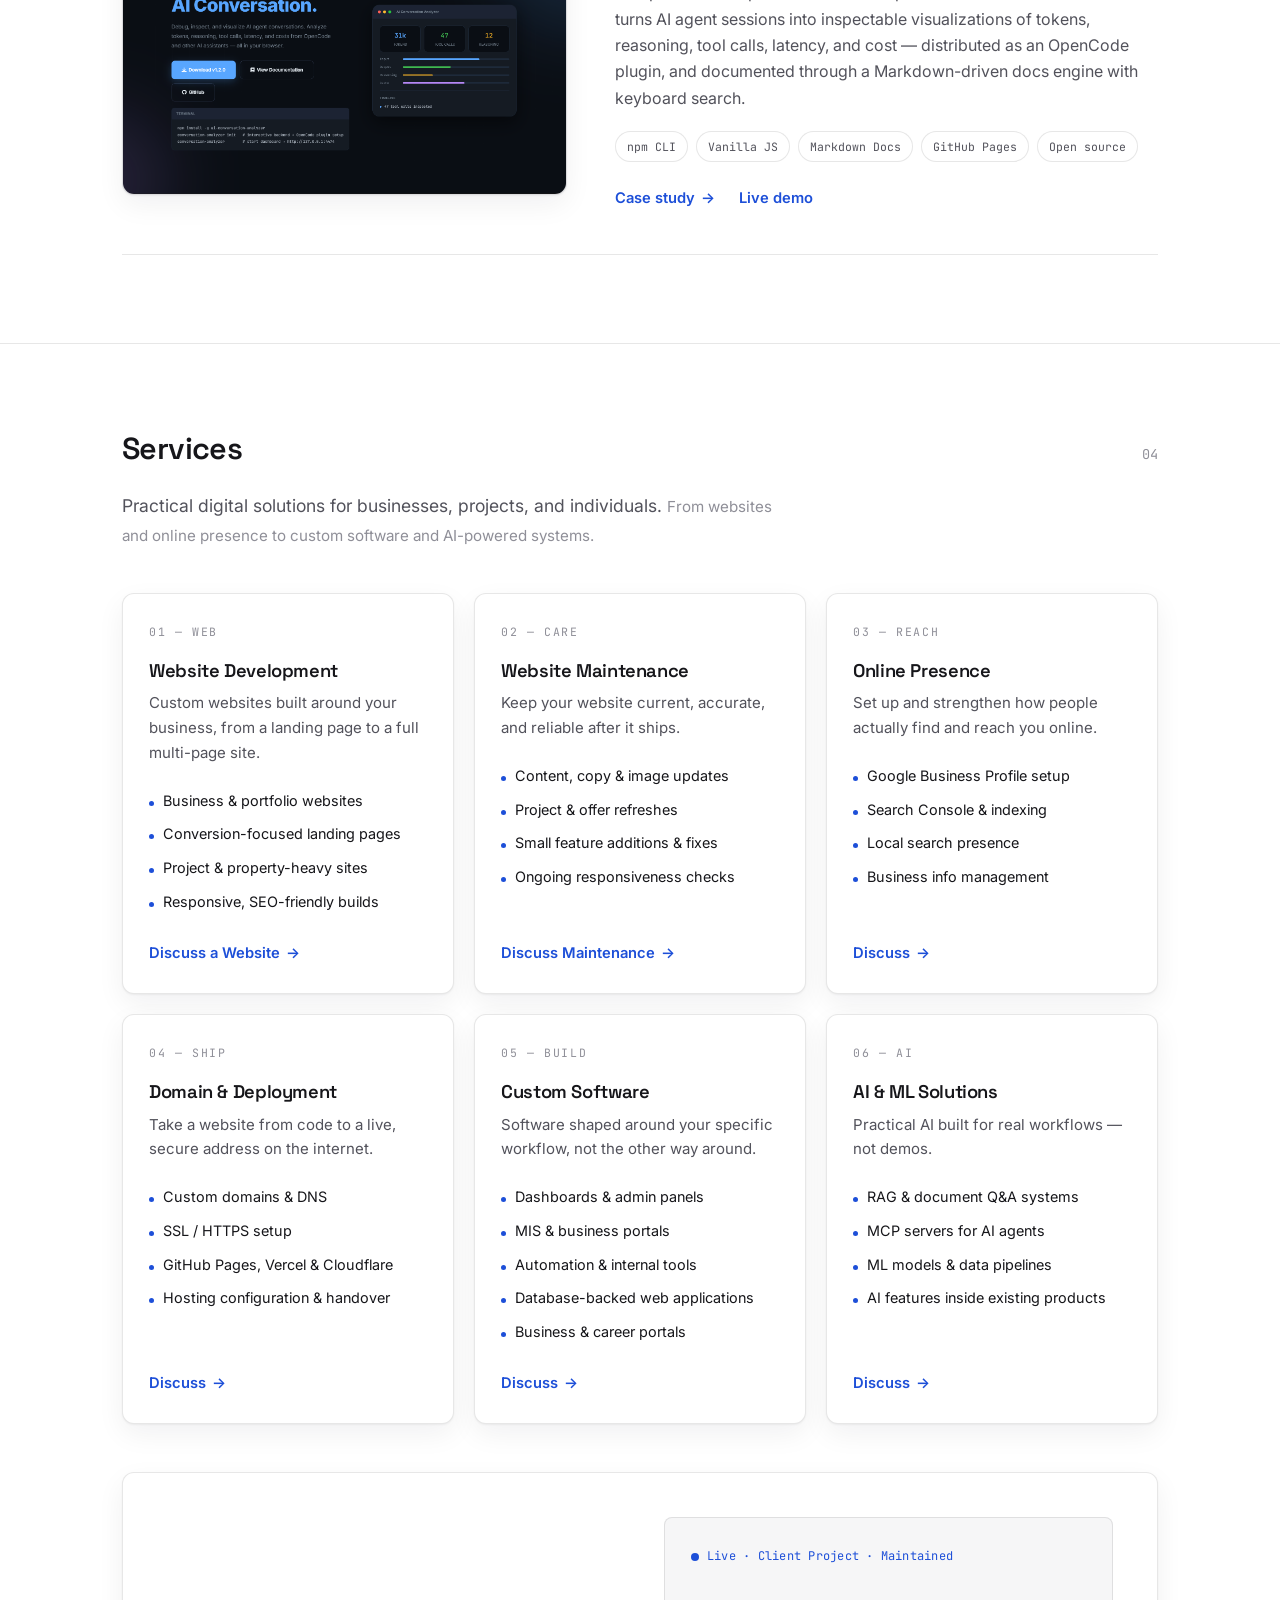
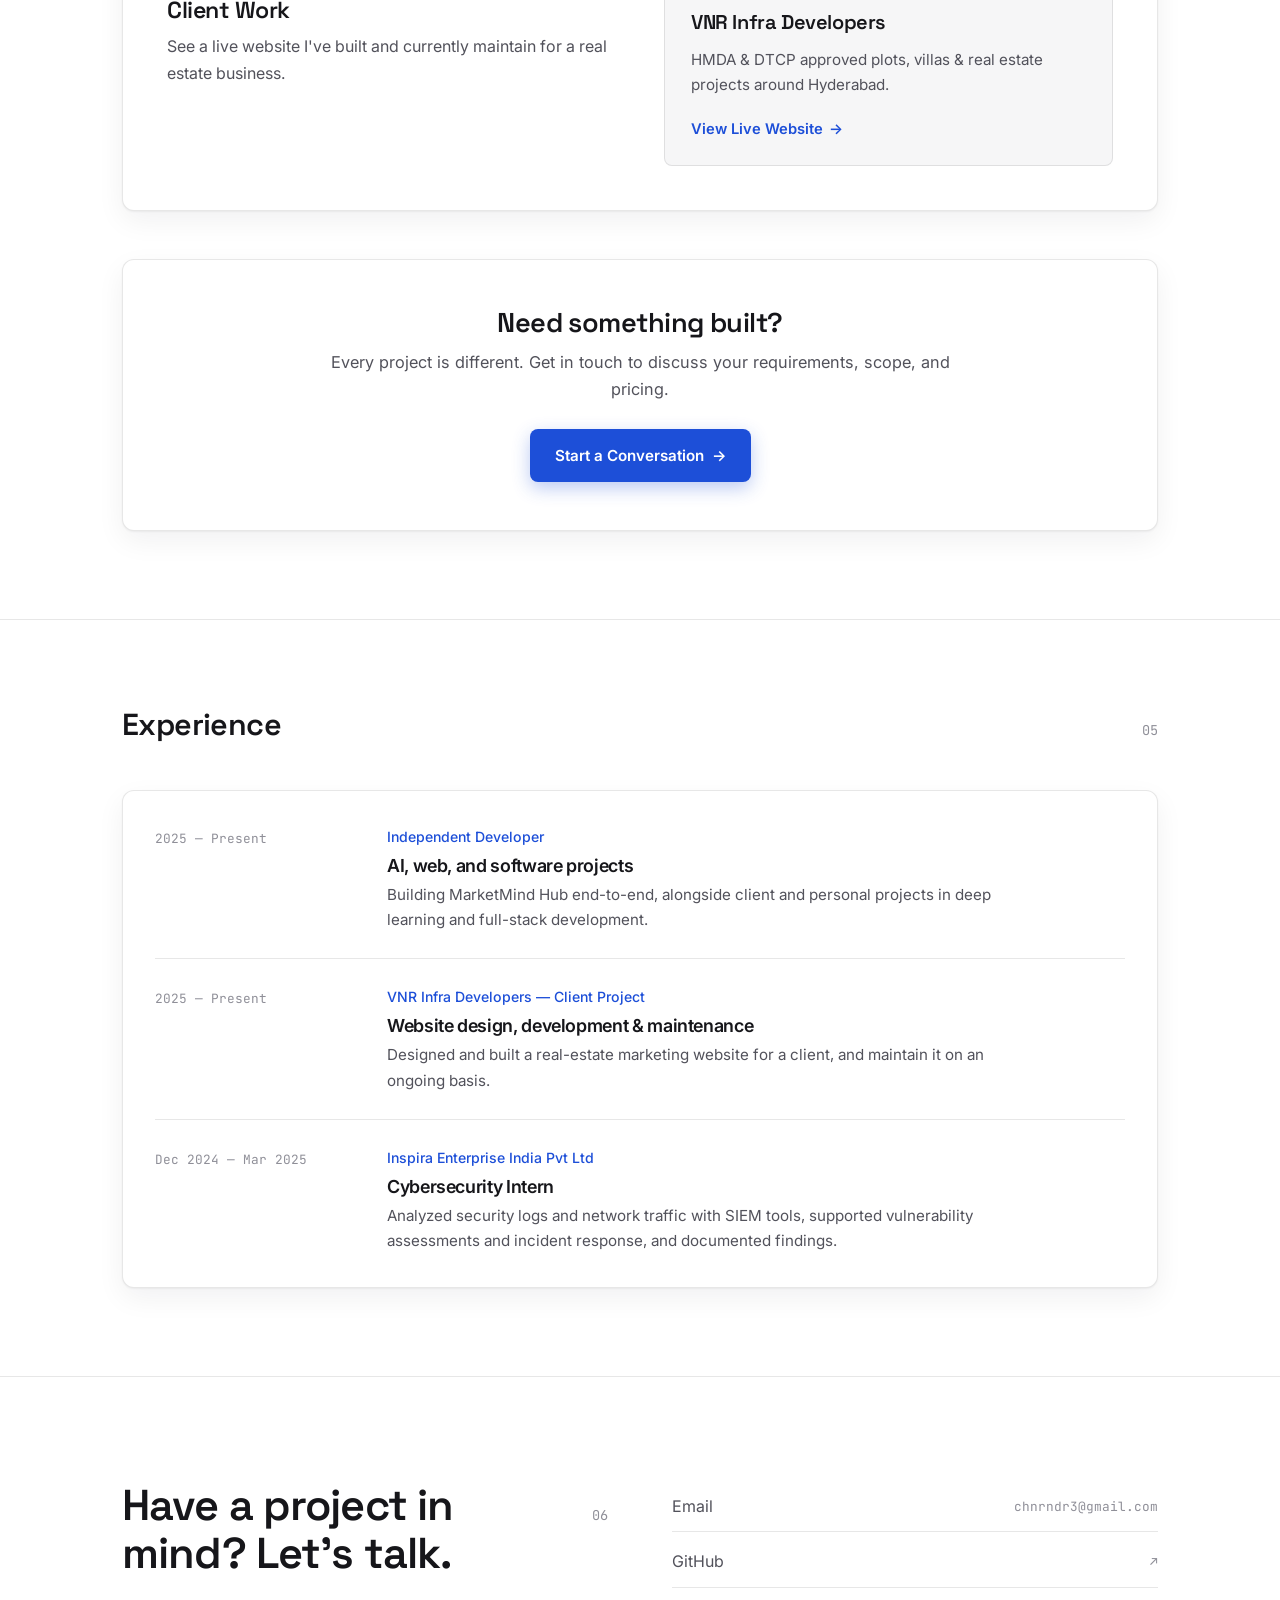
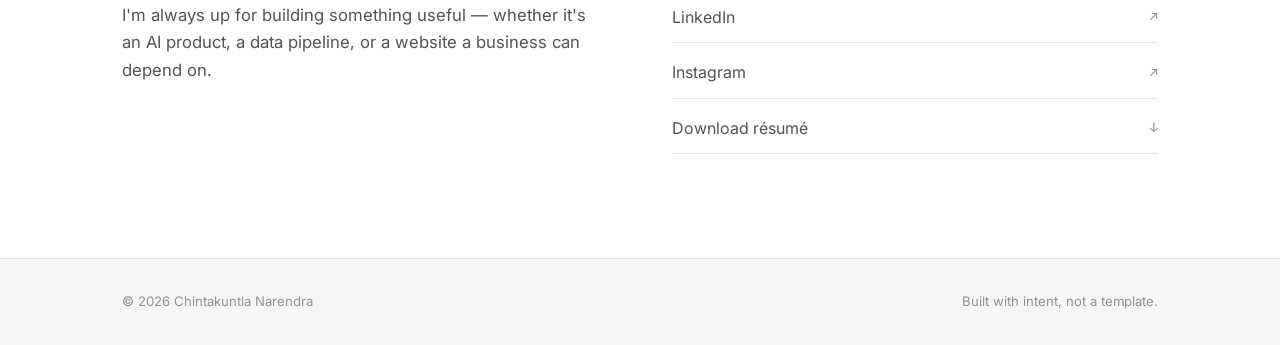
==== commit 7e72a54f: "added services section" ====
--- a/index.html
+++ b/index.html
@@ -29,6 +29,7 @@
         <a href="#about">About</a>
         <a href="#skills">Skills</a>
         <a href="#projects">Projects</a>
+        <a href="#services">Services</a>
         <a href="#experience">Experience</a>
         <a href="#contact">Contact</a>
       </span>
@@ -210,11 +211,126 @@
 
   <hr class="hairline" />
 
+  <section id="services">
+    <div class="wrap">
+      <div class="section-head reveal">
+        <h2 class="eyebrow">Services</h2>
+        <span class="index">04</span>
+      </div>
+      <p class="services-lede reveal">
+        Practical digital solutions for businesses, projects, and individuals.
+        <span>From websites and online presence to custom software and AI-powered systems.</span>
+      </p>
+
+      <div class="services-grid">
+        <article class="service-card reveal">
+          <span class="service-num">01 — Web</span>
+          <h3>Website Development</h3>
+          <p>Custom websites built around your business, from a landing page to a full multi-page site.</p>
+          <ul>
+            <li>Business &amp; portfolio websites</li>
+            <li>Conversion-focused landing pages</li>
+            <li>Project &amp; property-heavy sites</li>
+            <li>Responsive, SEO-friendly builds</li>
+          </ul>
+          <a href="#contact">Discuss a Website <span class="arrow-expand">→</span></a>
+        </article>
+
+        <article class="service-card reveal">
+          <span class="service-num">02 — Care</span>
+          <h3>Website Maintenance</h3>
+          <p>Keep your website current, accurate, and reliable after it ships.</p>
+          <ul>
+            <li>Content, copy &amp; image updates</li>
+            <li>Project &amp; offer refreshes</li>
+            <li>Small feature additions &amp; fixes</li>
+            <li>Ongoing responsiveness checks</li>
+          </ul>
+          <a href="#contact">Discuss Maintenance <span class="arrow-expand">→</span></a>
+        </article>
+
+        <article class="service-card reveal">
+          <span class="service-num">03 — Reach</span>
+          <h3>Online Presence</h3>
+          <p>Set up and strengthen how people actually find and reach you online.</p>
+          <ul>
+            <li>Google Business Profile setup</li>
+            <li>Search Console &amp; indexing</li>
+            <li>Local search presence</li>
+            <li>Business info management</li>
+          </ul>
+          <a href="#contact">Discuss <span class="arrow-expand">→</span></a>
+        </article>
+
+        <article class="service-card reveal">
+          <span class="service-num">04 — Ship</span>
+          <h3>Domain &amp; Deployment</h3>
+          <p>Take a website from code to a live, secure address on the internet.</p>
+          <ul>
+            <li>Custom domains &amp; DNS</li>
+            <li>SSL / HTTPS setup</li>
+            <li>GitHub Pages, Vercel &amp; Cloudflare</li>
+            <li>Hosting configuration &amp; handover</li>
+          </ul>
+          <a href="#contact">Discuss <span class="arrow-expand">→</span></a>
+        </article>
+
+        <article class="service-card reveal">
+          <span class="service-num">05 — Build</span>
+          <h3>Custom Software</h3>
+          <p>Software shaped around your specific workflow, not the other way around.</p>
+          <ul>
+            <li>Dashboards &amp; admin panels</li>
+            <li>MIS &amp; business portals</li>
+            <li>Automation &amp; internal tools</li>
+            <li>Database-backed web applications</li>
+            <li>Business & career portals</li>
+          </ul>
+          <a href="#contact">Discuss <span class="arrow-expand">→</span></a>
+        </article>
+
+        <article class="service-card reveal">
+          <span class="service-num">06 — AI</span>
+          <h3>AI &amp; ML Solutions</h3>
+          <p>Practical AI built for real workflows — not demos.</p>
+          <ul>
+            <li>RAG &amp; document Q&amp;A systems</li>
+            <li>MCP servers for AI agents</li>
+            <li>ML models &amp; data pipelines</li>
+            <li>AI features inside existing products</li>
+          </ul>
+          <a href="#contact">Discuss <span class="arrow-expand">→</span></a>
+        </article>
+      </div>
+
+      <div class="client-work reveal">
+        <div class="client-work-head">
+          <h3>Client Work</h3>
+          <p>See a live website I've built and currently maintain for a real estate business.</p>
+        </div>
+        <div class="client-work-item">
+          <span class="client-status">Live · Client Project · Maintained</span>
+          <h4>VNR Infra Developers</h4>
+          <p>HMDA &amp; DTCP approved plots, villas &amp; real estate projects around Hyderabad.</p>
+          <a href="https://vnrinfradevelopers.com/" target="_blank" rel="noopener">View Live Website <span class="arrow-expand">→</span></a>
+        </div>
+      </div>
+
+      <div class="services-cta reveal">
+        <h3>Need something built?</h3>
+        <p>Every project is different. Get in touch to discuss your requirements, scope, and pricing.</p>
+        <a href="#contact" class="btn btn-primary">Start a Conversation <span class="arrow-expand">→</span></a>
+      </div>
+    </div>
+  </section>
+
+  <hr class="hairline" />
+
   <section id="experience">
     <div class="wrap">
       <div class="section-head reveal">
         <h2 class="eyebrow">Experience</h2>
-        <span class="index">04</span>
+        <span class="index">05</span>
       </div>
 
       <div class="exp-list reveal">
@@ -253,7 +369,7 @@
       <div class="reveal">
         <div class="section-head" style="margin-bottom:24px;">
           <h2>Have a project in mind? Let's talk.</h2>
-          <span class="index">05</span>
+          <span class="index">06</span>
         </div>
         <p class="sub">I'm always up for building something useful — whether it's an AI product, a data pipeline, or a website a business can depend on.</p>
       </div>
--- a/css/style.css
+++ b/css/style.css
@@ -665,6 +665,180 @@
 .project-links a:hover .arrow-expand { transform: translateX(3px); }
 
 /* ============================================
+   Services
+   ============================================ */
+.services-lede {
+  font-size: 1.1rem;
+  color: var(--text-soft);
+  margin: -24px 0 44px;
+  max-width: 60ch;
+}
+
+.services-lede span { color: var(--text-faint); font-size: 0.95rem; }
+
+.services-grid {
+  display: grid;
+  grid-template-columns: repeat(3, 1fr);
+  gap: 20px;
+}
+
+.service-card {
+  background: var(--surface);
+  border: 1px solid var(--hairline);
+  border-radius: var(--radius);
+  padding: 28px 26px;
+  box-shadow: var(--shadow);
+  display: flex;
+  flex-direction: column;
+  transition: transform 0.2s ease, box-shadow 0.2s ease, border-color 0.2s;
+}
+
+.service-card:hover {
+  transform: translateY(-4px);
+  box-shadow: var(--shadow-lg);
+  border-color: var(--accent);
+}
+
+.service-card .service-num {
+  font-family: var(--mono);
+  font-size: 0.72rem;
+  color: var(--text-faint);
+  text-transform: uppercase;
+  letter-spacing: 0.14em;
+  margin-bottom: 20px;
+}
+
+.service-card h3 { font-size: 1.15rem; margin-bottom: 10px; }
+
+.service-card > p { font-size: 0.94rem; margin: 0 0 18px; }
+
+.service-card ul { list-style: none; margin: 0; padding: 0; flex: 1; }
+
+.service-card li {
+  display: flex;
+  align-items: baseline;
+  gap: 9px;
+  font-size: 0.9rem;
+  color: var(--text);
+  padding: 5px 0;
+}
+
+.service-card li::before {
+  content: "";
+  width: 5px;
+  height: 5px;
+  border-radius: 50%;
+  background: var(--accent);
+  flex-shrink: 0;
+}
+
+.service-card > a {
+  margin-top: 22px;
+  color: var(--accent);
+  font-weight: 600;
+  font-size: 0.92rem;
+  display: inline-flex;
+  align-items: center;
+  gap: 6px;
+}
+
+.service-card > a:hover { color: var(--text); }
+
+.service-card > a .arrow-expand { transition: transform 0.2s; }
+.service-card > a:hover .arrow-expand { transform: translateX(3px); }
+
+.services-cta {
+  margin-top: 48px;
+  background: var(--surface);
+  border: 1px solid var(--hairline);
+  border-radius: var(--radius);
+  box-shadow: var(--shadow);
+  padding: 48px;
+  display: flex;
+  flex-direction: column;
+  align-items: center;
+  text-align: center;
+}
+
+.services-cta h3 { font-size: 1.7rem; margin-bottom: 10px; }
+
+.services-cta p { margin: 0 0 26px; font-size: 1.02rem; }
+
+.services-cta .btn .arrow-expand { transition: transform 0.2s; }
+.services-cta .btn:hover .arrow-expand { transform: translateX(3px); }
+
+/* ============================================
+   Client work
+   ============================================ */
+.client-work {
+  margin-top: 48px;
+  background: var(--surface);
+  border: 1px solid var(--hairline);
+  border-radius: var(--radius);
+  box-shadow: var(--shadow);
+  padding: 44px;
+  display: grid;
+  grid-template-columns: 1fr 1fr;
+  gap: 48px;
+  align-items: center;
+}
+
+.client-work-head h3 { font-size: 1.45rem; margin-bottom: 10px; }
+
+.client-work-head p { margin: 0; font-size: 1rem; }
+
+.client-work-item {
+  border: 1px solid var(--hairline);
+  border-radius: var(--radius-sm);
+  padding: 24px 26px;
+  background: var(--bg-soft);
+}
+
+.client-work-item .client-status {
+  font-family: var(--mono);
+  font-size: 0.75rem;
+  color: var(--accent);
+  margin-bottom: 12px;
+  display: inline-flex;
+  align-items: center;
+  gap: 8px;
+  letter-spacing: 0.02em;
+}
+
+.client-work-item .client-status::before {
+  content: "";
+  width: 8px;
+  height: 8px;
+  border-radius: 50%;
+  background: var(--accent);
+}
+
+.client-work-item h4 {
+  font-size: 1.25rem;
+  font-family: var(--display);
+  font-weight: 600;
+  color: var(--text);
+  margin-bottom: 8px;
+  letter-spacing: -0.02em;
+}
+
+.client-work-item p { font-size: 0.95rem; margin: 0 0 18px; }
+
+.client-work-item > a {
+  color: var(--accent);
+  font-weight: 600;
+  font-size: 0.92rem;
+  display: inline-flex;
+  align-items: center;
+  gap: 6px;
+}
+
+.client-work-item > a:hover { color: var(--text); }
+
+.client-work-item > a .arrow-expand { transition: transform 0.2s; }
+.client-work-item > a:hover .arrow-expand { transform: translateX(3px); }
+
+/* ============================================
    Experience
    ============================================ */
 .exp-list {
@@ -959,6 +1133,8 @@
   .hero-panel { max-width: 480px; }
   .about-grid { grid-template-columns: 1fr; gap: 40px; }
   .skills-grid { grid-template-columns: repeat(2, 1fr); }
+  .services-grid { grid-template-columns: repeat(2, 1fr); }
+  .client-work { grid-template-columns: 1fr; gap: 28px; }
   .project-row { grid-template-columns: 1fr; gap: 28px; }
   .project-media { aspect-ratio: 16 / 9; }
   .exp-item { grid-template-columns: 1fr; gap: 8px; }
@@ -974,6 +1150,7 @@
 
 @media (max-width: 560px) {
   .skills-grid { grid-template-columns: 1fr; }
+  .services-grid { grid-template-columns: 1fr; }
   section { padding: 64px 0; }
   .wrap { padding: 0 20px; }
   .exp-item { grid-template-columns: 1fr; }
